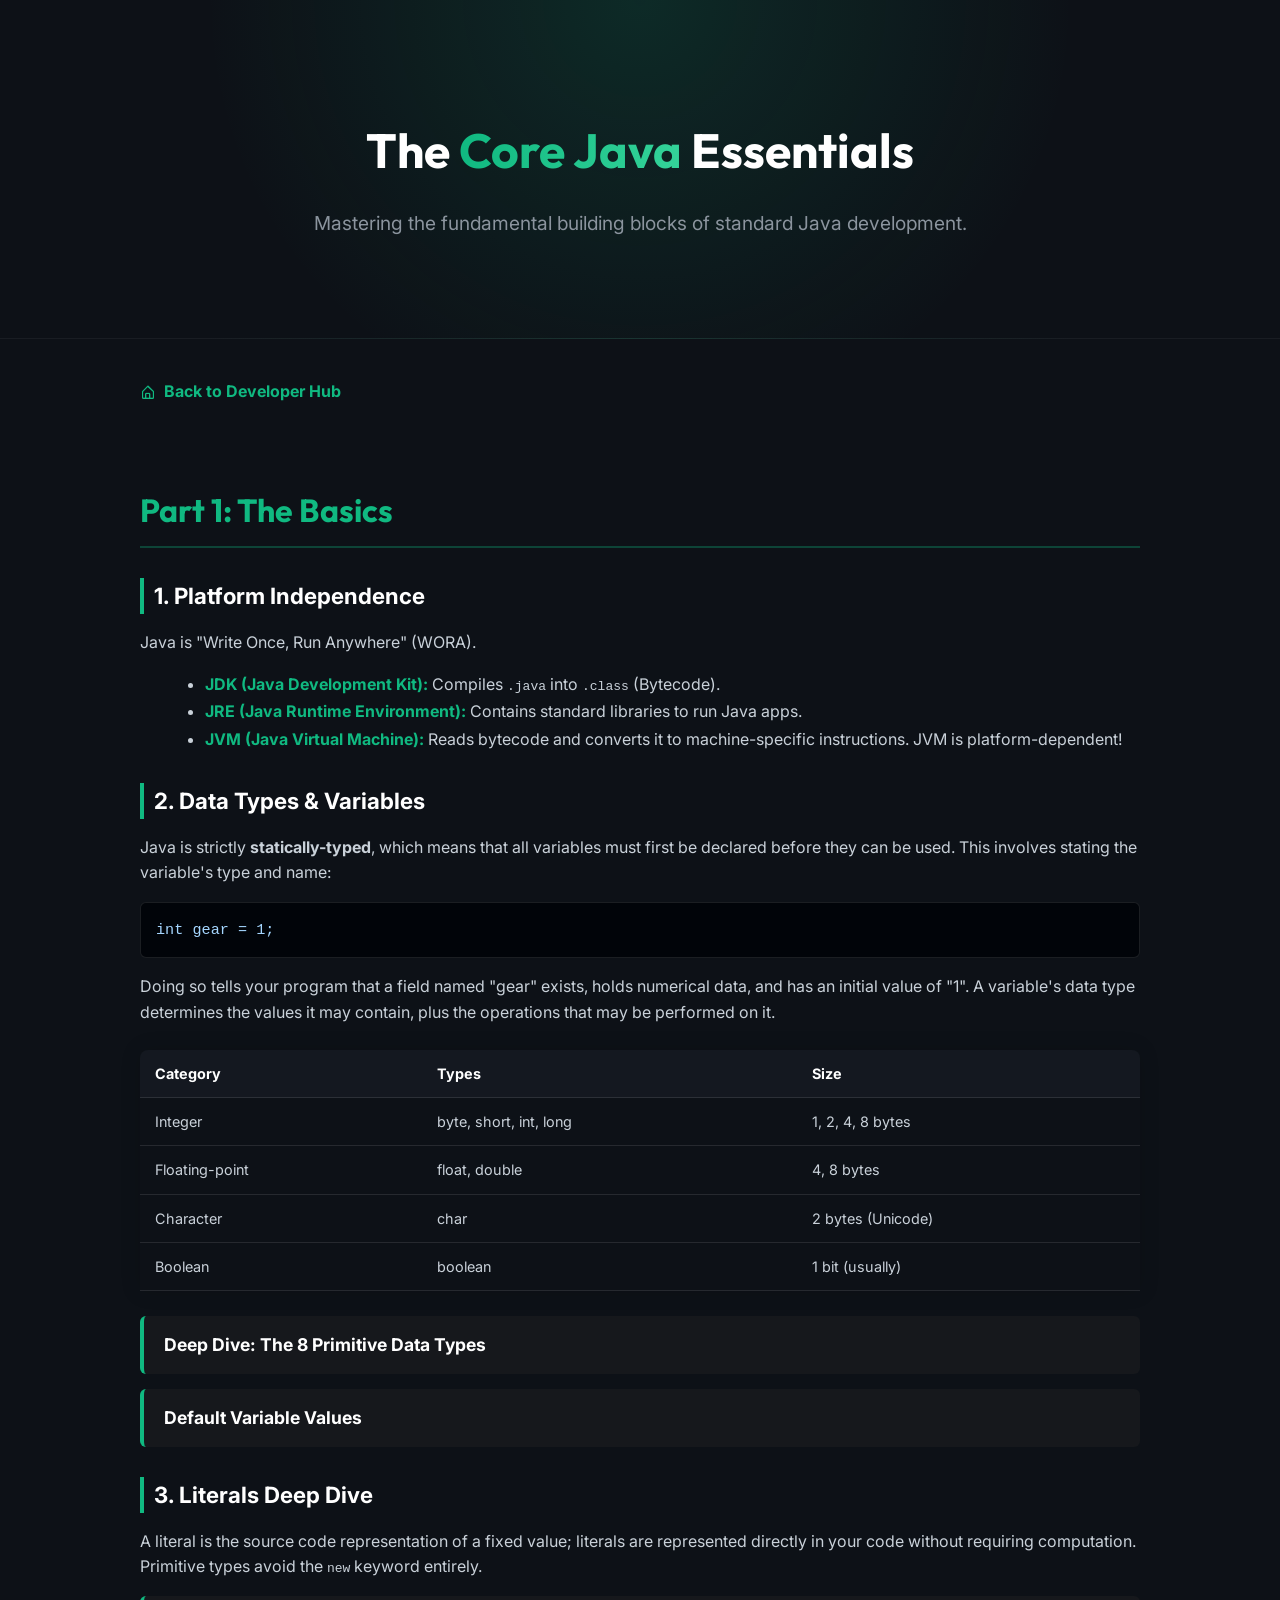
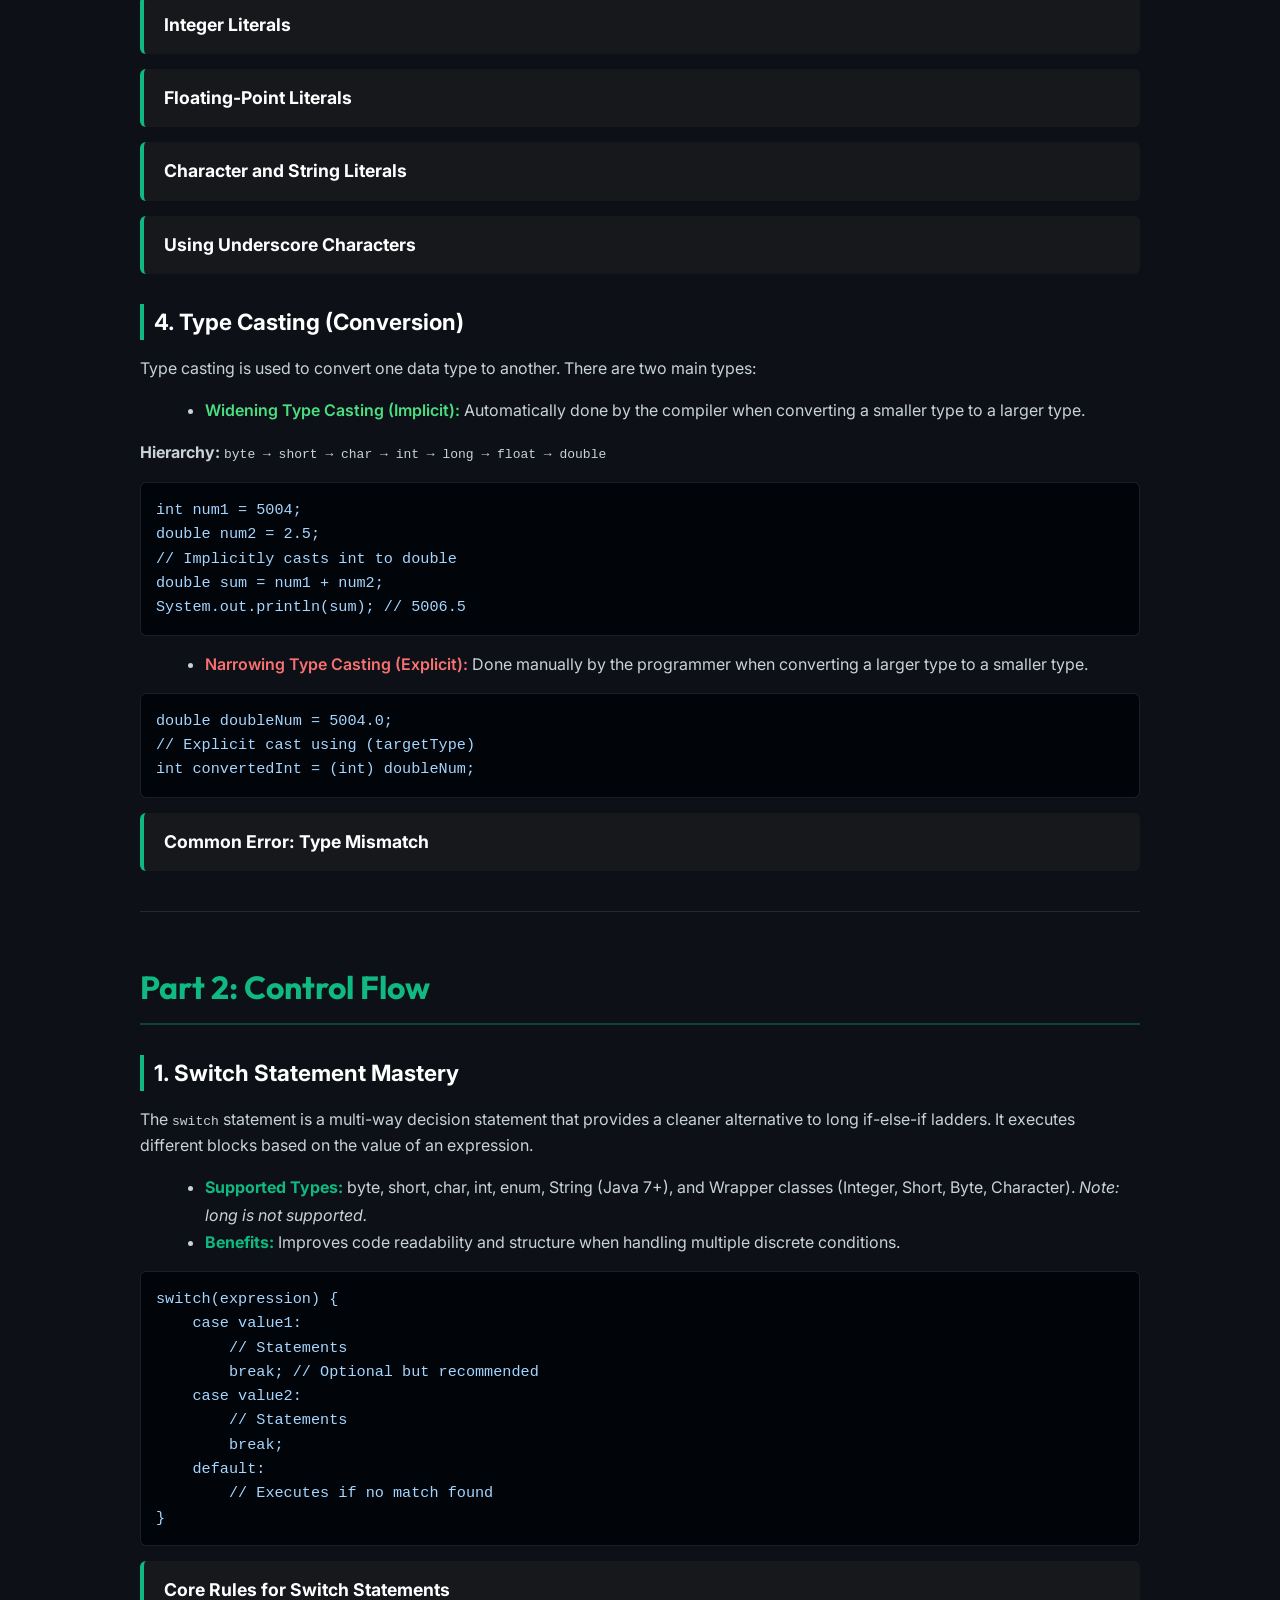
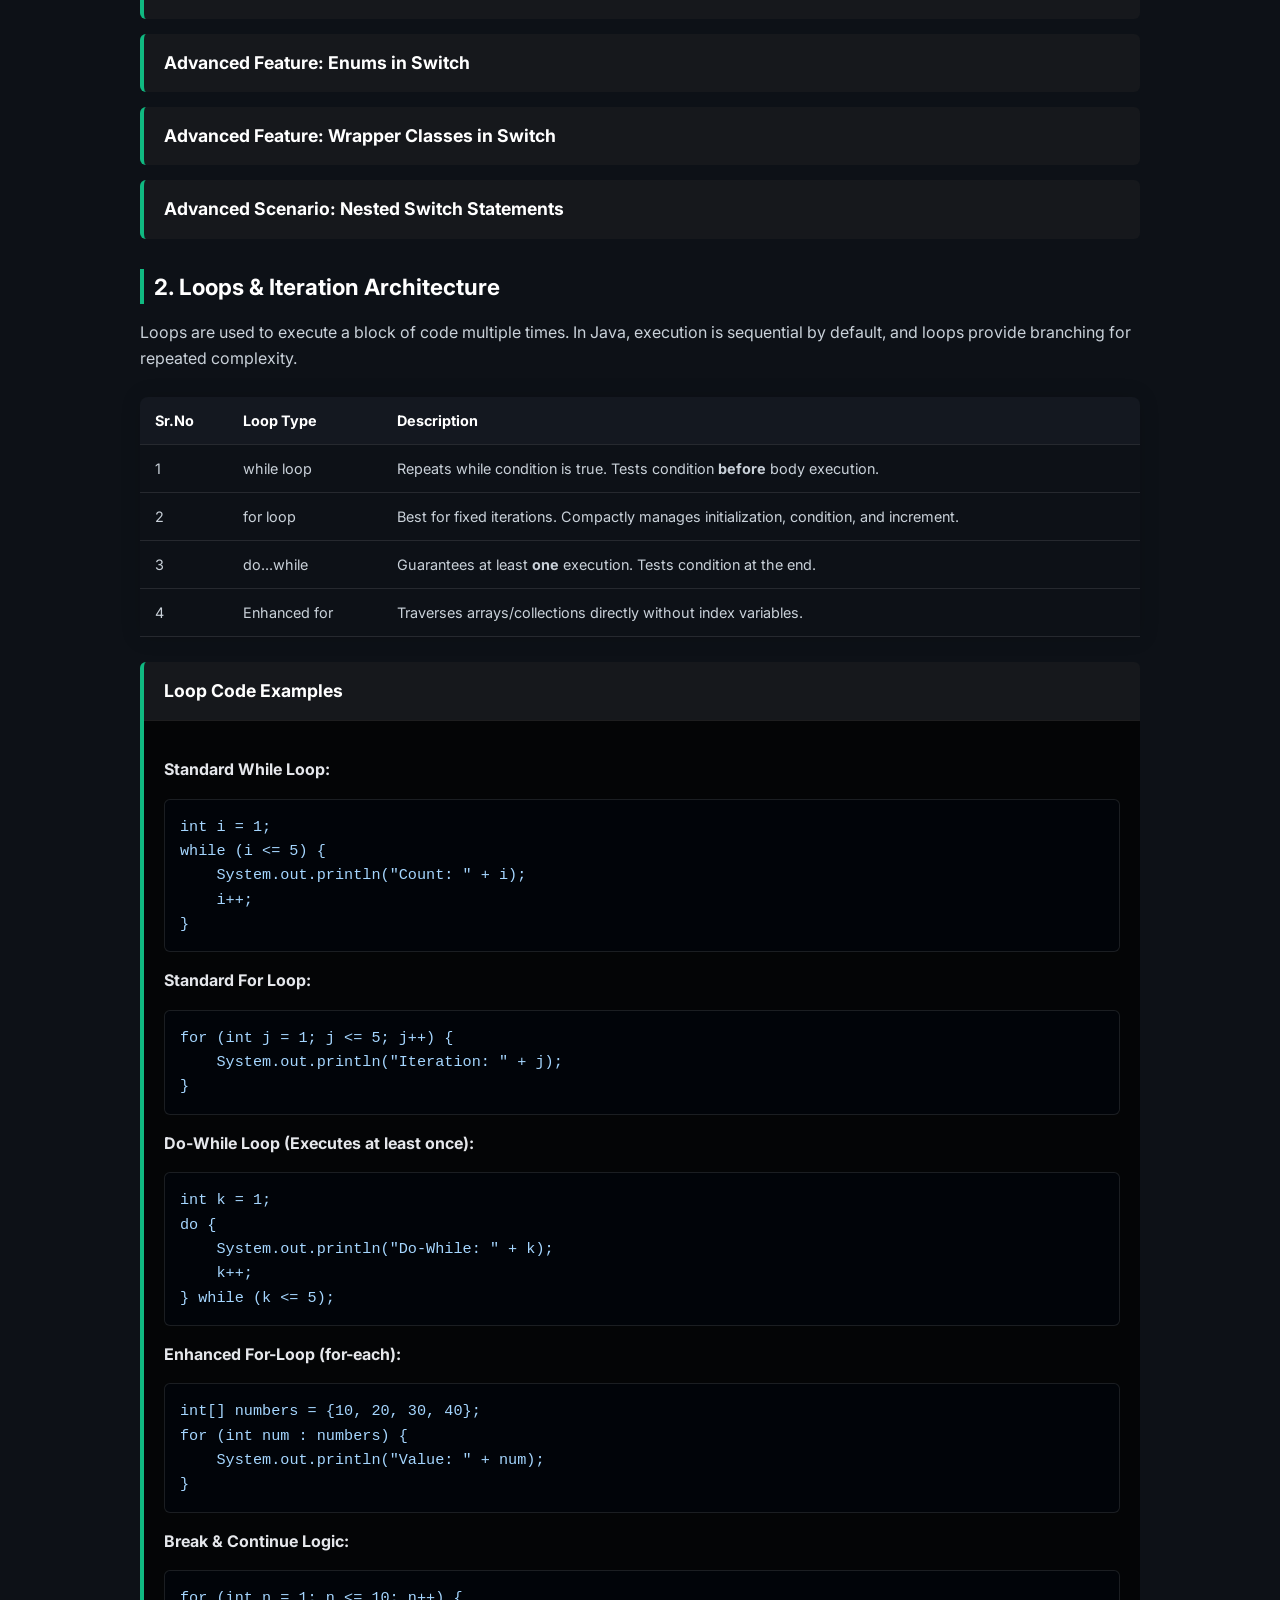
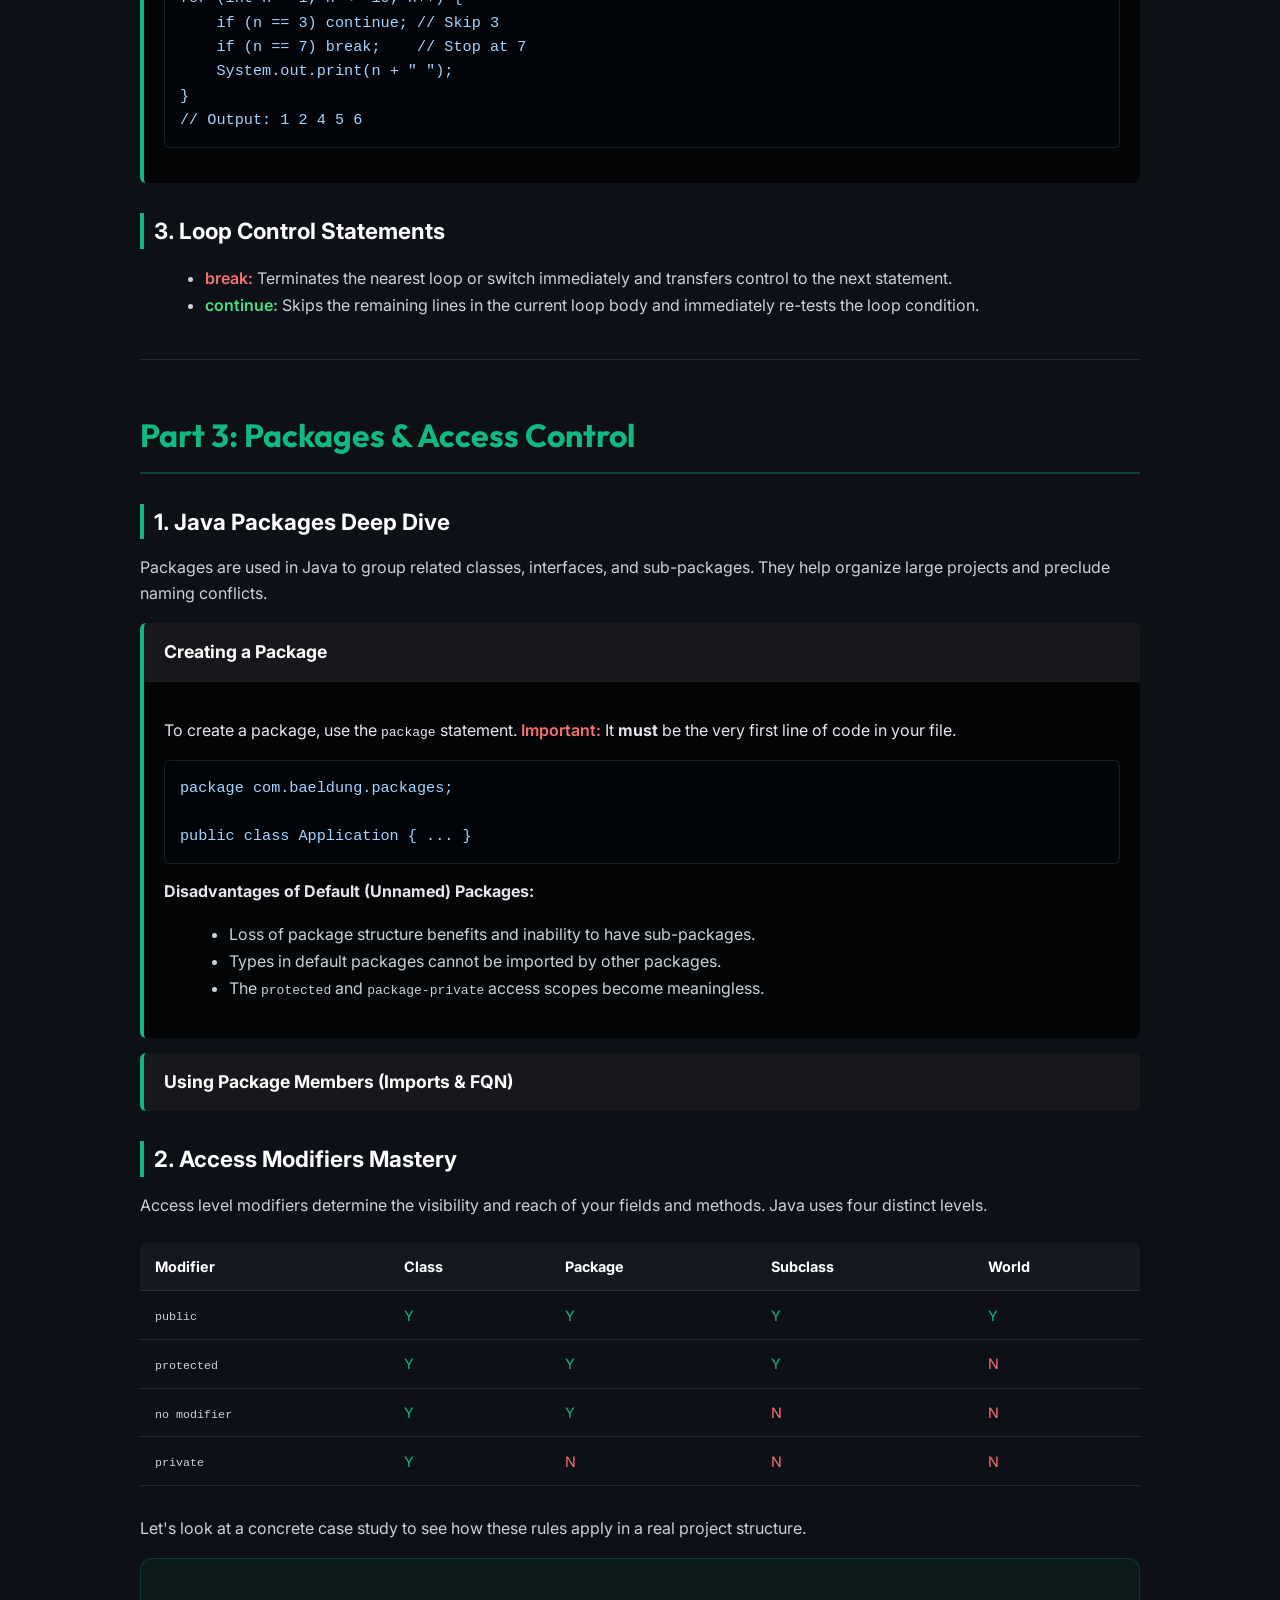
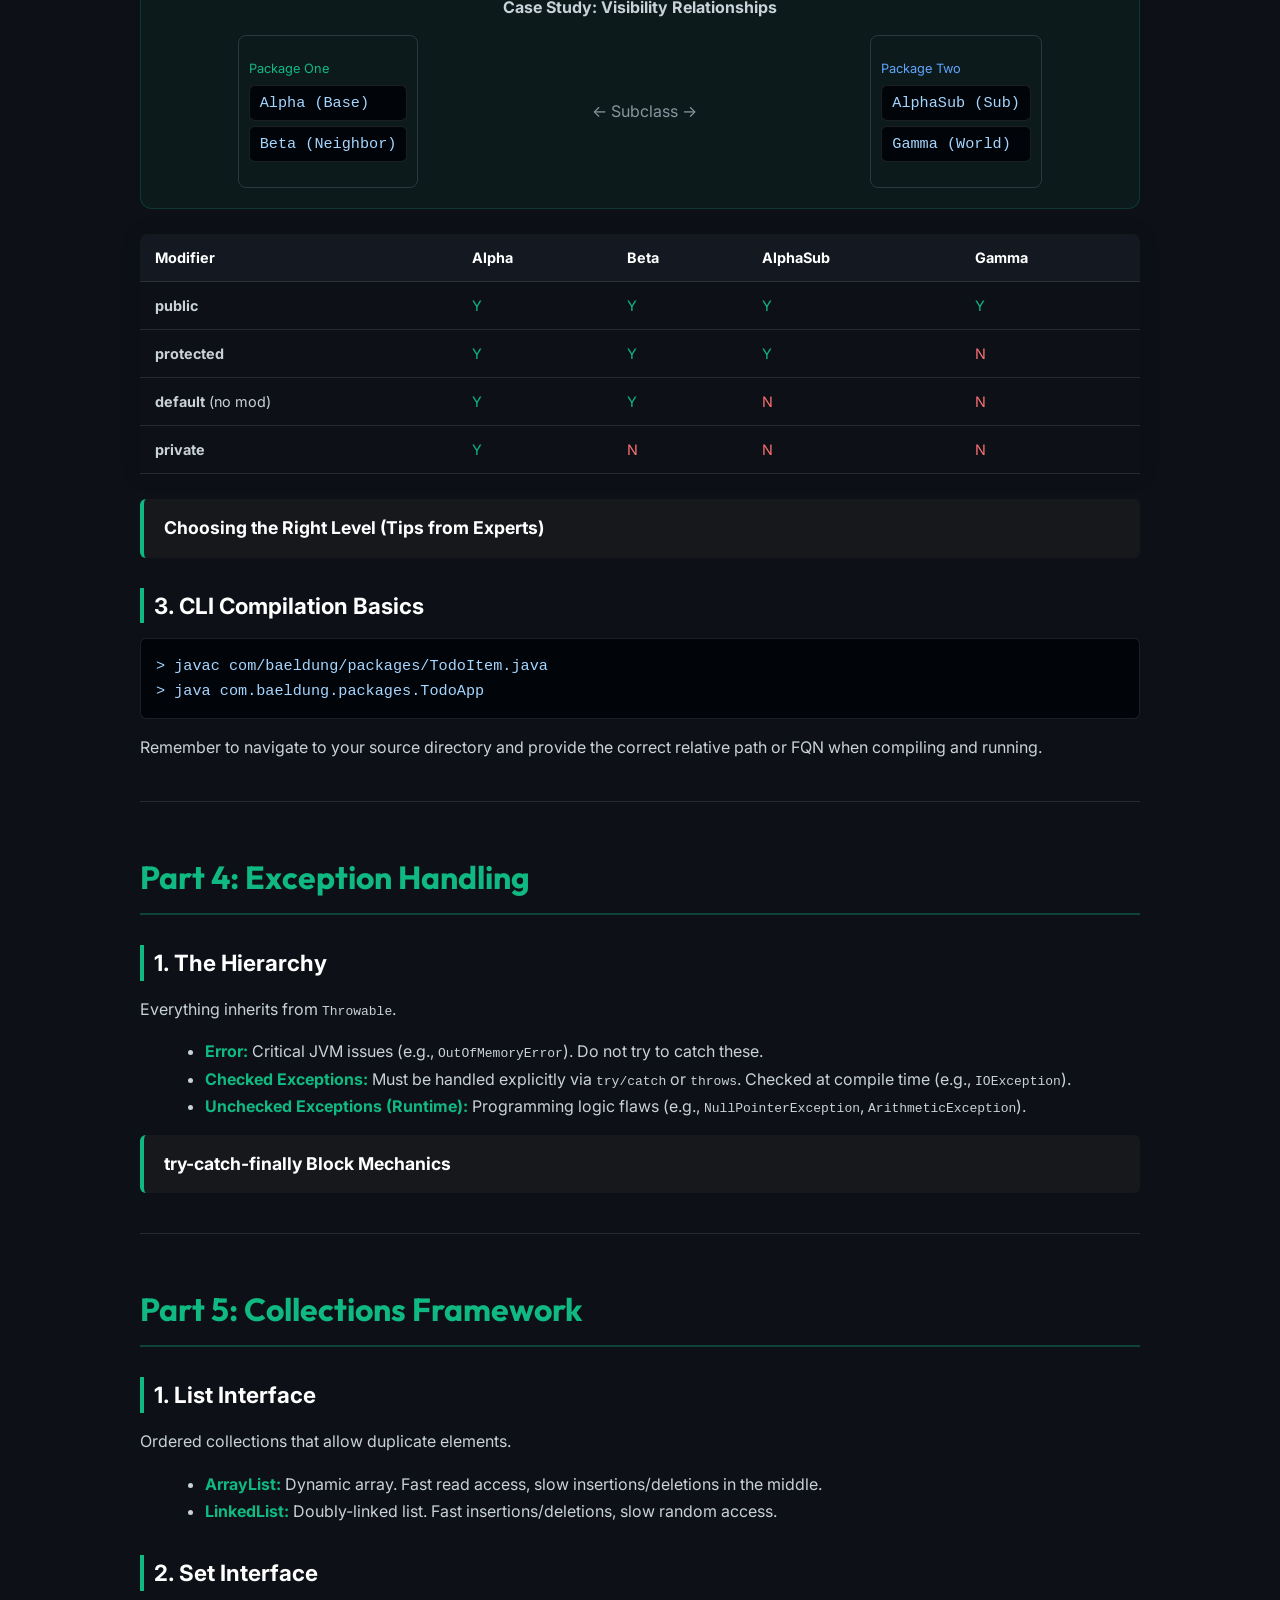
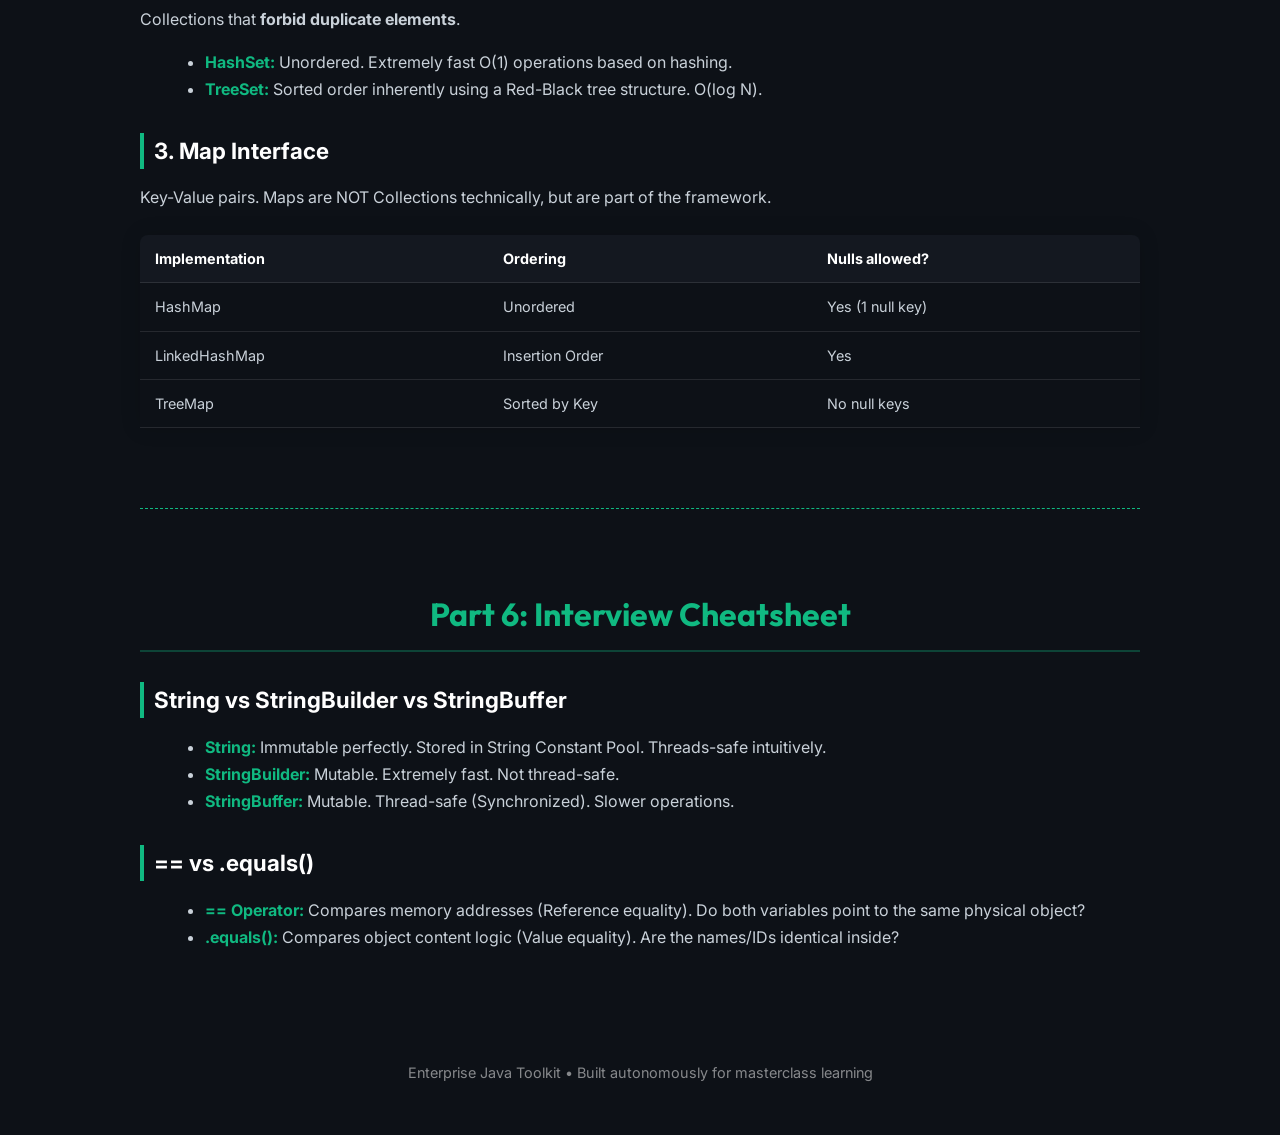
==== core-java-essentials/index.html @ 9f161509 "Refine Core Java Essentials: Comprehensive Control Flow (Switch/Loops) and Packages & Access Control" ====
<!DOCTYPE html>
<html lang="en">
<head>
    <meta charset="UTF-8">
    <meta name="viewport" content="width=device-width, initial-scale=1.0">
    <title>Core Java Essentials Masterclass</title>
    <link href="https://fonts.googleapis.com/css2?family=Inter:wght@300;400;600;800&family=Outfit:wght@400;700&display=swap" rel="stylesheet">
    <link href='https://unpkg.com/boxicons@2.1.4/css/boxicons.min.css' rel='stylesheet'>
    <style>
        :root {
            --accent-main: #10b981;
            --accent-sec: #059669;
        }
        body {
            font-family: 'Inter', sans-serif;
            background: #0d1117;
            color: #c9d1d9;
            margin: 0;
            padding: 0;
            line-height: 1.6;
            overflow-x: hidden;
        }
        .container {
            max-width: 1000px;
            margin: 0 auto;
            padding: 40px 20px;
        }
        .hero { background: radial-gradient(circle at top, rgba(16, 185, 129, 0.15), transparent 60%); padding: 80px 20px; text-align: center; border-bottom: 1px solid rgba(255,255,255,0.05); }
        .hero h1 { font-family: 'Outfit', sans-serif; font-size: 3rem; color: #fff; margin-bottom: 10px; }
        .hero h1 span { background: linear-gradient(90deg, #10b981, #34d399); -webkit-background-clip: text; background-clip: text; -webkit-text-fill-color: transparent; }
        .hero p { color: #8b949e; font-size: 1.2rem; }
        
        .nav-back { display: inline-flex; align-items: center; gap: 8px; color: var(--accent-main); text-decoration: none; font-weight: bold; margin-bottom: 30px; transition: 0.3s; }
        .nav-back:hover { color: #fff; }
        .color-safe { color: #4ade80 !important; font-weight: 600; }
        .color-danger { color: #f87171 !important; font-weight: 600; }
        .color-caution { color: #fbbf24 !important; font-weight: 600; }

        .section-header { font-size: 2rem; border-bottom: 2px solid rgba(16, 185, 129, 0.3); padding-bottom: 10px; margin-top: 50px; margin-bottom: 20px; color: var(--accent-main); font-family: 'Outfit', sans-serif;}
        .sub-header { color: #fff; font-size: 1.4rem; margin-top: 30px; margin-bottom: 15px; border-left: 4px solid var(--accent-main); padding-left: 10px;}
        
        .interactive-q { background: rgba(0,0,0,0.3); border-left: 4px solid var(--accent-main); margin-bottom: 15px; border-radius: 6px; overflow: hidden; }
        .interactive-q summary { padding: 15px 20px; cursor: pointer; font-weight: bold; font-size: 1.1rem; color: #fff; background: rgba(255,255,255,0.05); list-style: none; display: flex; justify-content: space-between; align-items: center;}
        .answer-box { padding: 20px; color: #e5e7eb; border-top: 1px solid rgba(255,255,255,0.1); background: rgba(0,0,0,0.6); line-height: 1.6;}
        
        ul.bullet-list { margin-left: 25px; margin-bottom: 15px; color: #c9d1d9; line-height: 1.7;}
        ul.bullet-list li strong { color: var(--accent-main); }
        .code-box { background: #010409; padding: 15px; border-radius: 6px; font-family: 'Courier New', monospace; color: #a5d6ff; margin: 15px 0; border: 1px solid rgba(255,255,255,0.1); white-space: pre-wrap; font-size: 0.95rem; }
        table.styled-table { width: 100%; border-collapse: collapse; margin: 25px 0; font-size: 0.9em; font-family: 'Inter', sans-serif; min-width: 400px; border-radius: 8px 8px 0 0; overflow: hidden; box-shadow: 0 0 20px rgba(0, 0, 0, 0.15); }
        table.styled-table thead tr { background-color: rgba(22, 27, 34, 0.8); color: #ffffff; text-align: left; }
        table.styled-table th, table.styled-table td { padding: 12px 15px; border-bottom: 1px solid rgba(255,255,255,0.1); }
    </style>
</head>
<body>
    <header class="hero">
        <h1>The <span class="highlight">Core Java</span> Essentials</h1>
        <p>Mastering the fundamental building blocks of standard Java development.</p>
    </header>

    <main class="container">
        <a href="../index.html" class="nav-back"><i class='bx bx-home-alt'></i> Back to Developer Hub</a>

        <h2 class="section-header">Part 1: The Basics</h2>
        
        <h3 class="sub-header">1. Platform Independence</h3>
        <p>Java is "Write Once, Run Anywhere" (WORA).</p>
        <ul class="bullet-list">
            <li><strong>JDK (Java Development Kit):</strong> Compiles <code>.java</code> into <code>.class</code> (Bytecode).</li>
            <li><strong>JRE (Java Runtime Environment):</strong> Contains standard libraries to run Java apps.</li>
            <li><strong>JVM (Java Virtual Machine):</strong> Reads bytecode and converts it to machine-specific instructions. JVM is platform-dependent!</li>
        </ul>

        <h3 class="sub-header">2. Data Types & Variables</h3>
        <p>Java is strictly <strong>statically-typed</strong>, which means that all variables must first be declared before they can be used. This involves stating the variable's type and name:</p>
        <div class="code-box">int gear = 1;</div>
        <p>Doing so tells your program that a field named "gear" exists, holds numerical data, and has an initial value of "1". A variable's data type determines the values it may contain, plus the operations that may be performed on it.</p>
        
        <table class="styled-table">
            <thead><tr><th>Category</th><th>Types</th><th>Size</th></tr></thead>
            <tbody>
            <tr><td>Integer</td><td>byte, short, int, long</td><td>1, 2, 4, 8 bytes</td></tr>
            <tr><td>Floating-point</td><td>float, double</td><td>4, 8 bytes</td></tr>
            <tr><td>Character</td><td>char</td><td>2 bytes (Unicode)</td></tr>
            <tr><td>Boolean</td><td>boolean</td><td>1 bit (usually)</td></tr>
            </tbody>
        </table>

        <!-- Primitives Deep Dive -->
        <details class="interactive-q">
            <summary>Deep Dive: The 8 Primitive Data Types</summary>
            <div class="answer-box">
                <ul class="bullet-list">
                    <li><strong>byte (8-bit signed)</strong>: Min -128, max 127. Useful for saving memory in large arrays. The limit can also serve as a form of documentation.</li>
                    <li><strong>short (16-bit signed)</strong>: Min -32,768, max 32,767. Useful for memory savings in large arrays.</li>
                    <li><strong>int (32-bit signed)</strong>: Min -2<sup>31</sup>, max 2<sup>31</sup>-1. In Java SE 8+, represent unsigned 32-bit int (0 to 2<sup>32</sup>-1) using the <strong>Integer class</strong> (methods like <code>compareUnsigned</code>, <code>divideUnsigned</code>).</li>
                    <li><strong>long (64-bit signed)</strong>: Min -2<sup>63</sup>, max 2<sup>63</sup>-1. Use when wider range is needed. SE 8+ supports unsigned 64-bit via <strong>Long class</strong>.</li>
                    <li><strong>float (32-bit IEEE 754)</strong>: Single-precision. Save memory in large arrays. <span class="color-danger">Never use for precise values like currency!</span> (Use <code>java.math.BigDecimal</code> instead).</li>
                    <li><strong>double (64-bit IEEE 754)</strong>: Double-precision. Default choice for decimal values. <span class="color-danger">Never use for precise values like currency!</span></li>
                    <li><strong>boolean</strong>: true or false. One bit of information, but "size" isn't precisely defined.</li>
                    <li><strong>char (16-bit Unicode)</strong>: Single character from '\u0000' (0) to '\uffff' (65,535).</li>
                </ul>
                <p><strong>Note on Strings:</strong> The <code>java.lang.String</code> class provides special support. String objects are <strong>immutable</strong> (values cannot be changed once created). While not a primitive, you'll often think of it as one due to special language support.</p>
            </div>
        </details>

        <!-- Default Values -->
        <details class="interactive-q">
            <summary>Default Variable Values</summary>
            <div class="answer-box">
                <p>Fields declared but not initialized are set to defaults. <span class="color-caution">Style Note:</span> Relying on defaults is generally considered bad programming style.</p>
                <table class="styled-table" style="margin-top: 15px;">
                    <thead><tr><th>Data Type</th><th>Default Value</th></tr></thead>
                    <tbody>
                    <tr><td>byte, short, int</td><td>0</td></tr>
                    <tr><td>long</td><td>0L</td></tr>
                    <tr><td>float</td><td>0.0f</td></tr>
                    <tr><td>double</td><td>0.0d</td></tr>
                    <tr><td>char</td><td>'\u0000'</td></tr>
                    <tr><td>String (or any object)</td><td>null</td></tr>
                    <tr><td>boolean</td><td>false</td></tr>
                    </tbody>
                </table>
                <p style="margin-top: 10px;"><span class="color-danger">Local Variables:</span> The compiler <strong>never</strong> assigns a default value to an uninitialized local variable. Accessing one results in a <strong>compile-time error</strong>.</p>
            </div>
        </details>

        <h3 class="sub-header">3. Literals Deep Dive</h3>
        <p>A literal is the source code representation of a fixed value; literals are represented directly in your code without requiring computation. Primitive types avoid the <code>new</code> keyword entirely.</p>

        <details class="interactive-q">
            <summary>Integer Literals</summary>
            <div class="answer-box">
                <p>An integer literal is of type <code>long</code> if it ends with the letter <code>L</code> or <code>l</code>; otherwise it is of type <code>int</code>. <span class="color-caution">Recommendation:</span> Use the upper case letter <code>L</code> because the lower case letter <code>l</code> is hard to distinguish from the digit <code>1</code>.</p>
                <p>Values of the integral types byte, short, int, and long can be created from int literals. Values of type long that exceed the range of int can be created from long literals. Integer literals can be expressed by these number systems:</p>
                <ul class="bullet-list" style="margin-top: 10px;">
                    <li><strong>Decimal (Base 10):</strong> Standard digits 0-9.</li>
                    <li><strong>Hexadecimal (Base 16):</strong> Digits 0-9 and A-F. Prefix <code>0x</code>.</li>
                    <li><strong>Binary (Base 2):</strong> Digits 0 and 1. Prefix <code>0b</code>.</li>
                </ul>
                <div class="code-box">// The number 26
int decVal = 26;   // Decimal
int hexVal = 0x1a; // Hexadecimal
int binVal = 0b11010; // Binary</div>
            </div>
        </details>

        <details class="interactive-q">
            <summary>Floating-Point Literals</summary>
            <div class="answer-box">
                <p>A floating-point literal is of type <code>float</code> if it ends with the letter <code>F</code> or <code>f</code>; otherwise its type is <code>double</code> (optionally ends with <code>D</code> or <code>d</code>).</p>
                <p>Floating point types can also be expressed using <code>E</code> or <code>e</code> for scientific notation.</p>
                <div class="code-box">double d1 = 123.4;
double d2 = 1.234e2; // Same as d1, but in scientific notation
float f1  = 123.4f;</div>
            </div>
        </details>

        <details class="interactive-q">
            <summary>Character and String Literals</summary>
            <div class="answer-box">
                <p>Literals of types <code>char</code> and <code>String</code> may contain any Unicode (UTF-16) characters. Use 'single quotes' for char and "double quotes" for String.</p>
                <p><strong>Unicode Escapes:</strong> <code>'\u0108'</code> (capital C with circumflex) or <code>"S\u00ED Se\u00F1or"</code> (Sí Señor). <span class="color-safe">Note:</span> Unicode escape sequences may be used elsewhere in a program (such as in field names), not just in literals.</p>
                <p><strong>Special Escape Sequences:</strong></p>
                <ul class="bullet-list">
                    <li><code>\b</code> (backspace), <code>\t</code> (tab), <code>\n</code> (line feed)</li>
                    <li><code>\f</code> (form feed), <code>\r</code> (carriage return)</li>
                    <li><code>\"</code> (double quote), <code>\'</code> (single quote), <code>\\</code> (backslash)</li>
                </ul>
                <p><strong>Special Literals:</strong></p>
                <ul class="bullet-list">
                    <li><code>null</code>: A special literal used as a value for any reference type. It indicates that some object is unavailable.</li>
                    <li><code>class literal</code>: Formed by taking a type name and appending <code>.class</code> (e.g., <code>String.class</code>). This refers to the Object (of type Class) that represents the type itself.</li>
                </ul>
            </div>
        </details>

        <details class="interactive-q">
            <summary>Using Underscore Characters</summary>
            <div class="answer-box">
                <p>In Java 7+, underscores (<code>_</code>) can appear between digits to separate groups (like commas) and improve readability. This is purely visual and ignored by the compiler.</p>
                <div class="code-box">long creditCardNumber = 1234_5678_9012_3456L;
long socialSecurityNumber = 999_99_9999L;
float pi = 3.14_15F;
long hexBytes = 0xFF_EC_DE_5E;
long hexWords = 0xCAFE_BABE;
long maxLong = 0x7fff_ffff_ffff_ffffL;
byte nybbles = 0b0010_0101;
long bytes = 0b11010010_01101001_10010100_10010010;</div>
                <p style="margin-top: 10px; color: #f87171;"><strong>Invalid Placement Examples:</strong></p>
                <ul class="bullet-list" style="font-family: monospace; font-size: 0.9rem;">
                    <li>float pi1 = 3_.1415F; <span style="color: #8b949e;">// Adjacent to decimal point</span></li>
                    <li>float pi2 = 3._1415F; <span style="color: #8b949e;">// Adjacent to decimal point</span></li>
                    <li>long ssn = 999_99_9999_L; <span style="color: #8b949e;">// Prior to L suffix</span></li>
                    <li>int x = 52_; <span style="color: #8b949e;">// At the end of a literal</span></li>
                    <li>int x = 0_x52; <span style="color: #8b949e;">// In the 0x radix prefix</span></li>
                </ul>
                <p style="margin-top: 10px; color: #4ade80;"><strong>Valid Placement Examples:</strong></p>
                <div class="code-box">int x1 = 5_2;       // OK
int x3 = 5_______2; // OK (any number of underscores)
int x6 = 0x5_2;     // OK (hexadecimal literal)</div>
            </div>
        </details>

        <h3 class="sub-header">4. Type Casting (Conversion)</h3>
        <p>Type casting is used to convert one data type to another. There are two main types:</p>

        <ul class="bullet-list">
            <li><strong class="color-safe">Widening Type Casting (Implicit):</strong> Automatically done by the compiler when converting a smaller type to a larger type.</li>
        </ul>
        <p><strong>Hierarchy:</strong> <code>byte &rarr; short &rarr; char &rarr; int &rarr; long &rarr; float &rarr; double</code></p>
        <div class="code-box">int num1 = 5004;
double num2 = 2.5;
// Implicitly casts int to double
double sum = num1 + num2; 
System.out.println(sum); // 5006.5</div>

        <ul class="bullet-list" style="margin-top: 15px;">
            <li><strong class="color-danger">Narrowing Type Casting (Explicit):</strong> Done manually by the programmer when converting a larger type to a smaller type.</li>
        </ul>
        <div class="code-box">double doubleNum = 5004.0;
// Explicit cast using (targetType)
int convertedInt = (int) doubleNum;</div>

        <details class="interactive-q">
            <summary>Common Error: Type Mismatch</summary>
            <div class="answer-box">
                <p>A compilation error occurs if you try to assign a larger data type to a smaller one without explicit casting.</p>
                <div class="code-box">int num1 = 5004;
double num2 = 2.5;
int sum = num1 + num2; // Error: cannot convert from double to int</div>
            </div>
        </details>

        <hr style="border:0; border-top:1px solid rgba(255,255,255,0.1); margin: 40px 0;">

        <h2 class="section-header">Part 2: Control Flow</h2>

        <h3 class="sub-header">1. Switch Statement Mastery</h3>
        <p>The <code>switch</code> statement is a multi-way decision statement that provides a cleaner alternative to long if-else-if ladders. It executes different blocks based on the value of an expression.</p>
        <ul class="bullet-list">
            <li><strong>Supported Types:</strong> byte, short, char, int, enum, String (Java 7+), and Wrapper classes (Integer, Short, Byte, Character). <em>Note: long is not supported.</em></li>
            <li><strong>Benefits:</strong> Improves code readability and structure when handling multiple discrete conditions.</li>
        </ul>

        <div class="code-box">switch(expression) {
    case value1:
        // Statements
        break; // Optional but recommended
    case value2:
        // Statements
        break;
    default:
        // Executes if no match found
}</div>

        <details class="interactive-q">
            <summary>Core Rules for Switch Statements</summary>
            <div class="answer-box">
                <ul class="bullet-list">
                    <li><strong>Constants Only:</strong> Case labels must be constant expressions or literals. Use of variables is <span class="color-danger">Illegal</span>.</li>
                    <li><strong>No Duplicates:</strong> Duplicate case values are strictly prohibited.</li>
                    <li><strong>Fall-through:</strong> Java switch is a "fall-through" statement. If <code>break</code> is omitted, execution continues into the next case automatically.</li>
                    <li><strong>Default Case:</strong> Optional, but executes if no other case matches. It can appear anywhere but is best kept at the end.</li>
                </ul>
            </div>
        </details>

        <details class="interactive-q">
            <summary>Advanced Feature: Enums in Switch</summary>
            <div class="answer-box">
                <p><strong>Enums</strong> represent a fixed set of constants (e.g., Days of the week, HTTP status codes). Using them in switch statements provides <strong>superior type safety</strong> and readability compared to integers or strings.</p>
                <div class="code-box">public enum Day { Sun, Mon, Tue, Wed, Thu, Fri, Sat }

// Switch handles enum constants directly
switch (day) {
    case Sun: System.out.println("Rest day!"); break;
    case Mon: System.out.println("Back to work."); break;
}</div>
                <ul class="bullet-list">
                    <li><strong>Type Safety:</strong> You cannot pass an invalid value into the switch; only values defined in the Enum are allowed.</li>
                    <li><strong>Iteration:</strong> You can combine enums with loops (e.g., <code>Day.values()</code>) to iterate through all constants and process them via switch.</li>
                </ul>
            </div>
        </details>

        <details class="interactive-q">
            <summary>Advanced Feature: Wrapper Classes in Switch</summary>
            <div class="answer-box">
                <p>Java allows the use of **Wrapper classes** (<code>Integer</code>, <code>Short</code>, <code>Byte</code>, <code>Long</code>, and <code>Character</code>) in switch statements. This is possible due to <strong>Autounboxing</strong>, where the JVM extracts the primitive value automatically.</p>
                <div class="code-box">Integer age = 25; // Wrapper class object

switch (age) { 
    case 25:
        System.out.println("Matching primitive 25.");
        break;
    default:
        System.out.println("No match.");
}</div>
                <p><strong>Character Wrapper Example:</strong></p>
                <div class="code-box">Character ch = 'c';
switch (ch) {
    case 'a': System.out.println("Match 'a'"); break;
    case 'c': System.out.println("Match 'c'"); break;
}</div>
                <p><span class="color-caution">Internal Logic:</span> Regardless of placement, the <code>default</code> case only executes if no other conditions match. The wrapper object is unboxed to its primitive counterpart before comparison.</p>
            </div>
        </details>

        <details class="interactive-q">
            <summary>Advanced Scenario: Nested Switch Statements</summary>
            <div class="answer-box">
                <p>You can use a switch as part of the statement sequence of an outer switch. Since a switch statement defines its own block, no conflicts arise between the case constants in the inner and outer switches.</p>
                <div class="code-box">switch (year) {
    case 1: System.out.println("Freshman Basics"); break;
    case 2:
        switch (Branch) { // Nested Switch
            case "CSE": System.out.println("Machine Learning"); break;
            case "ECE": System.out.println("Antenna Eng."); break;
        }
        break;
}</div>
            </div>
        </details>

        <h3 class="sub-header">2. Loops & Iteration Architecture</h3>
        <p>Loops are used to execute a block of code multiple times. In Java, execution is sequential by default, and loops provide branching for repeated complexity.</p>
        
        <table class="styled-table">
            <thead><tr><th>Sr.No</th><th>Loop Type</th><th>Description</th></tr></thead>
            <tbody>
            <tr><td>1</td><td>while loop</td><td>Repeats while condition is true. Tests condition <strong>before</strong> body execution.</td></tr>
            <tr><td>2</td><td>for loop</td><td>Best for fixed iterations. Compactly manages initialization, condition, and increment.</td></tr>
            <tr><td>3</td><td>do...while</td><td>Guarantees at least <strong>one</strong> execution. Tests condition at the end.</td></tr>
            <tr><td>4</td><td>Enhanced for</td><td>Traverses arrays/collections directly without index variables.</td></tr>
            </tbody>
        </table>

        <!-- Loop Examples Deep Dive -->
        <details class="interactive-q" open>
            <summary>Loop Code Examples</summary>
            <div class="answer-box">
                <p><strong>Standard While Loop:</strong></p>
                <div class="code-box">int i = 1;
while (i <= 5) {
    System.out.println("Count: " + i);
    i++;
}</div>
                <p><strong>Standard For Loop:</strong></p>
                <div class="code-box">for (int j = 1; j <= 5; j++) {
    System.out.println("Iteration: " + j);
}</div>
                <p><strong>Do-While Loop (Executes at least once):</strong></p>
                <div class="code-box">int k = 1;
do {
    System.out.println("Do-While: " + k);
    k++;
} while (k <= 5);</div>
                <p><strong>Enhanced For-Loop (for-each):</strong></p>
                <div class="code-box">int[] numbers = {10, 20, 30, 40};
for (int num : numbers) {
    System.out.println("Value: " + num);
}</div>
                <p><strong>Break & Continue Logic:</strong></p>
                <div class="code-box">for (int n = 1; n <= 10; n++) {
    if (n == 3) continue; // Skip 3
    if (n == 7) break;    // Stop at 7
    System.out.print(n + " ");
}
// Output: 1 2 4 5 6 </div>
            </div>
        </details>
            </div>
        </details>

        <h3 class="sub-header">3. Loop Control Statements</h3>
        <ul class="bullet-list">
            <li><strong class="color-danger">break:</strong> Terminates the nearest loop or switch immediately and transfers control to the next statement.</li>
            <li><strong class="color-safe">continue:</strong> Skips the remaining lines in the current loop body and immediately re-tests the loop condition.</li>
        </ul>

        <hr style="border:0; border-top:1px solid rgba(255,255,255,0.1); margin: 40px 0;">

        <h2 class="section-header">Part 3: Packages & Access Control</h2>

        <h3 class="sub-header">1. Java Packages Deep Dive</h3>
        <p>Packages are used in Java to group related classes, interfaces, and sub-packages. They help organize large projects and preclude naming conflicts.</p>
        
        <details class="interactive-q" open>
            <summary>Creating a Package</summary>
            <div class="answer-box">
                <p>To create a package, use the <code>package</code> statement. <span class="color-danger">Important:</span> It <strong>must</strong> be the very first line of code in your file.</p>
                <div class="code-box">package com.baeldung.packages;

public class Application { ... }</div>
                <p style="margin-top: 10px;"><strong>Disadvantages of Default (Unnamed) Packages:</strong></p>
                <ul class="bullet-list">
                    <li>Loss of package structure benefits and inability to have sub-packages.</li>
                    <li>Types in default packages cannot be imported by other packages.</li>
                    <li>The <code>protected</code> and <code>package-private</code> access scopes become meaningless.</li>
                </ul>
            </div>
        </details>

        <details class="interactive-q">
            <summary>Using Package Members (Imports & FQN)</summary>
            <div class="answer-box">
                <p>To use a class like <code>TodoItem</code> from another package, you must import it. If names conflict, use a <strong>Fully Qualified Name (FQN)</strong>.</p>
                <p><strong>Sub-package Import:</strong></p>
                <div class="code-box">package com.baeldung.packages;
import com.baeldung.packages.domain.TodoItem; // Single import
import com.baeldung.packages.domain.*;        // Wildcard import</div>
                <p><strong>FQN Usage (Conflict Resolution):</strong></p>
                <div class="code-box">public class TodoList {
    // FQN required if another TodoItem exists elsewhere or during direct access
    private List&lt;com.baeldung.packages.domain.TodoItem&gt; todoItems;
}</div>
            </div>
        </details>

        <h3 class="sub-header">2. Access Modifiers Mastery</h3>
        <p>Access level modifiers determine the visibility and reach of your fields and methods. Java uses four distinct levels.</p>

        <!-- General Access Levels Matrix (Screenshot Request) -->
        <table class="styled-table">
            <thead>
                <tr>
                    <th>Modifier</th>
                    <th>Class</th>
                    <th>Package</th>
                    <th>Subclass</th>
                    <th>World</th>
                </tr>
            </thead>
            <tbody>
                <tr>
                    <td><code>public</code></td>
                    <td style="color: #10b981;">Y</td>
                    <td style="color: #10b981;">Y</td>
                    <td style="color: #10b981;">Y</td>
                    <td style="color: #10b981;">Y</td>
                </tr>
                <tr>
                    <td><code>protected</code></td>
                    <td style="color: #10b981;">Y</td>
                    <td style="color: #10b981;">Y</td>
                    <td style="color: #10b981;">Y</td>
                    <td style="color: #f87171;">N</td>
                </tr>
                <tr>
                    <td><code>no modifier</code></td>
                    <td style="color: #10b981;">Y</td>
                    <td style="color: #10b981;">Y</td>
                    <td style="color: #f87171;">N</td>
                    <td style="color: #f87171;">N</td>
                </tr>
                <tr>
                    <td><code>private</code></td>
                    <td style="color: #10b981;">Y</td>
                    <td style="color: #f87171;">N</td>
                    <td style="color: #f87171;">N</td>
                    <td style="color: #f87171;">N</td>
                </tr>
            </tbody>
        </table>

        <p style="margin-top: 30px;">Let's look at a concrete case study to see how these rules apply in a real project structure.</p>

        <!-- Visibility Diagram Replacement -->
        <div style="background: rgba(16, 185, 129, 0.05); padding: 20px; border-radius: 12px; border: 1px solid rgba(16, 185, 129, 0.2); margin-bottom: 20px;">
            <p style="text-align: center; font-weight: bold; margin-bottom: 15px;">Case Study: Visibility Relationships</p>
            <div style="display: flex; justify-content: space-around; gap: 20px; flex-wrap: wrap;">
                <div style="border: 1px solid #30363d; padding: 10px; border-radius: 8px; min-width: 150px;">
                    <p style="color: var(--accent-main); font-size: 0.8rem; margin-bottom: 5px;">Package One</p>
                    <div class="code-box" style="margin: 0; padding: 5px 10px;">Alpha (Base)</div>
                    <div class="code-box" style="margin-top: 5px; padding: 5px 10px;">Beta (Neighbor)</div>
                </div>
                <div style="display: flex; align-items: center; color: #8b949e;">&larr; Subclass &rarr;</div>
                <div style="border: 1px solid #30363d; padding: 10px; border-radius: 8px; min-width: 150px;">
                    <p style="color: #60a5fa; font-size: 0.8rem; margin-bottom: 5px;">Package Two</p>
                    <div class="code-box" style="margin: 0; padding: 5px 10px;">AlphaSub (Sub)</div>
                    <div class="code-box" style="margin-top: 5px; padding: 5px 10px;">Gamma (World)</div>
                </div>
            </div>
        </div>

        <table class="styled-table access-matrix">
            <thead>
                <tr>
                    <th>Modifier</th>
                    <th>Alpha</th>
                    <th>Beta</th>
                    <th>AlphaSub</th>
                    <th>Gamma</th>
                </tr>
            </thead>
            <tbody>
                <tr>
                    <td><strong>public</strong></td>
                    <td style="color: #10b981;">Y</td>
                    <td style="color: #10b981;">Y</td>
                    <td style="color: #10b981;">Y</td>
                    <td style="color: #10b981;">Y</td>
                </tr>
                <tr>
                    <td><strong>protected</strong></td>
                    <td style="color: #10b981;">Y</td>
                    <td style="color: #10b981;">Y</td>
                    <td style="color: #10b981;">Y</td>
                    <td style="color: #f87171;">N</td>
                </tr>
                <tr>
                    <td><strong>default</strong> (no mod)</td>
                    <td style="color: #10b981;">Y</td>
                    <td style="color: #10b981;">Y</td>
                    <td style="color: #f87171;">N</td>
                    <td style="color: #f87171;">N</td>
                </tr>
                <tr>
                    <td><strong>private</strong></td>
                    <td style="color: #10b981;">Y</td>
                    <td style="color: #f87171;">N</td>
                    <td style="color: #f87171;">N</td>
                    <td style="color: #f87171;">N</td>
                </tr>
            </tbody>
        </table>

        <details class="interactive-q">
            <summary>Choosing the Right Level (Tips from Experts)</summary>
            <div class="answer-box">
                <ul class="bullet-list">
                    <li><strong>Restriction First:</strong> Use the most restrictive access level that makes sense. Start with <code>private</code> and expand only with good reason.</li>
                    <li><strong>Avoid Public Fields:</strong> Except for constants, public fields (like <code>public String name</code>) are strongly discouraged. They link you to a particular implementation and limit your flexibility.</li>
                    <li><strong>Error Prevention:</strong> Choosing correct access levels ensures that errors from misuse by other programmers cannot happen.</li>
                </ul>
            </div>
        </details>

        <h3 class="sub-header">3. CLI Compilation Basics</h3>
        <div class="code-box">> javac com/baeldung/packages/TodoItem.java
> java com.baeldung.packages.TodoApp</div>
        <p>Remember to navigate to your source directory and provide the correct relative path or FQN when compiling and running.</p>

        <hr style="border:0; border-top:1px solid rgba(255,255,255,0.1); margin: 40px 0;">

        <h2 class="section-header">Part 4: Exception Handling</h2>

        <h3 class="sub-header">1. The Hierarchy</h3>
        <p>Everything inherits from <code>Throwable</code>.</p>
        <ul class="bullet-list">
            <li><strong>Error:</strong> Critical JVM issues (e.g., <code>OutOfMemoryError</code>). Do not try to catch these.</li>
            <li><strong>Checked Exceptions:</strong> Must be handled explicitly via <code>try/catch</code> or <code>throws</code>. Checked at compile time (e.g., <code>IOException</code>).</li>
            <li><strong>Unchecked Exceptions (Runtime):</strong> Programming logic flaws (e.g., <code>NullPointerException</code>, <code>ArithmeticException</code>).</li>
        </ul>

        <details class="interactive-q">
            <summary>try-catch-finally Block Mechanics</summary>
            <div class="answer-box">
                <ul class="bullet-list">
                    <li><strong>try:</strong> Code that might throw an exception.</li>
                    <li><strong>catch:</strong> Handles the specific exception. You can chain multiple catches.</li>
                    <li><strong>finally:</strong> Code that <strong>always</strong> executes whether an exception occurs or not. Primarily used to close resources.</li>
                </ul>
            </div>
        </details>

        <hr style="border:0; border-top:1px solid rgba(255,255,255,0.1); margin: 40px 0;">

        <h2 class="section-header">Part 5: Collections Framework</h2>
        
        <h3 class="sub-header">1. List Interface</h3>
        <p>Ordered collections that allow duplicate elements.</p>
        <ul class="bullet-list">
            <li><strong>ArrayList:</strong> Dynamic array. Fast read access, slow insertions/deletions in the middle.</li>
            <li><strong>LinkedList:</strong> Doubly-linked list. Fast insertions/deletions, slow random access.</li>
        </ul>

        <h3 class="sub-header">2. Set Interface</h3>
        <p>Collections that <strong>forbid duplicate elements</strong>.</p>
        <ul class="bullet-list">
            <li><strong>HashSet:</strong> Unordered. Extremely fast O(1) operations based on hashing.</li>
            <li><strong>TreeSet:</strong> Sorted order inherently using a Red-Black tree structure. O(log N).</li>
        </ul>

        <h3 class="sub-header">3. Map Interface</h3>
        <p>Key-Value pairs. Maps are NOT Collections technically, but are part of the framework.</p>
        <table class="styled-table">
            <thead><tr><th>Implementation</th><th>Ordering</th><th>Nulls allowed?</th></tr></thead>
            <tbody>
            <tr><td>HashMap</td><td>Unordered</td><td>Yes (1 null key)</td></tr>
            <tr><td>LinkedHashMap</td><td>Insertion Order</td><td>Yes</td></tr>
            <tr><td>TreeMap</td><td>Sorted by Key</td><td>No null keys</td></tr>
            </tbody>
        </table>

        <hr style="border:0; border-top:1px dashed #10b981; margin: 80px 0;">

        <h2 class="section-header" style="text-align: center;">Part 6: Interview Cheatsheet</h2>

        <h3 class="sub-header">String vs StringBuilder vs StringBuffer</h3>
        <ul class="bullet-list">
            <li><strong>String:</strong> Immutable perfectly. Stored in String Constant Pool. Threads-safe intuitively.</li>
            <li><strong>StringBuilder:</strong> Mutable. Extremely fast. Not thread-safe.</li>
            <li><strong>StringBuffer:</strong> Mutable. Thread-safe (Synchronized). Slower operations.</li>
        </ul>

        <h3 class="sub-header">== vs .equals()</h3>
        <ul class="bullet-list">
            <li><strong>== Operator:</strong> Compares memory addresses (Reference equality). Do both variables point to the same physical object?</li>
            <li><strong>.equals():</strong> Compares object content logic (Value equality). Are the names/IDs identical inside?</li>
        </ul>

    </main>

    <footer style="text-align: center; padding: 40px; color: rgba(255,255,255,0.5); font-size: 0.9em;">
        <p>Enterprise Java Toolkit • Built autonomously for masterclass learning</p>
    </footer>
</body>
</html>
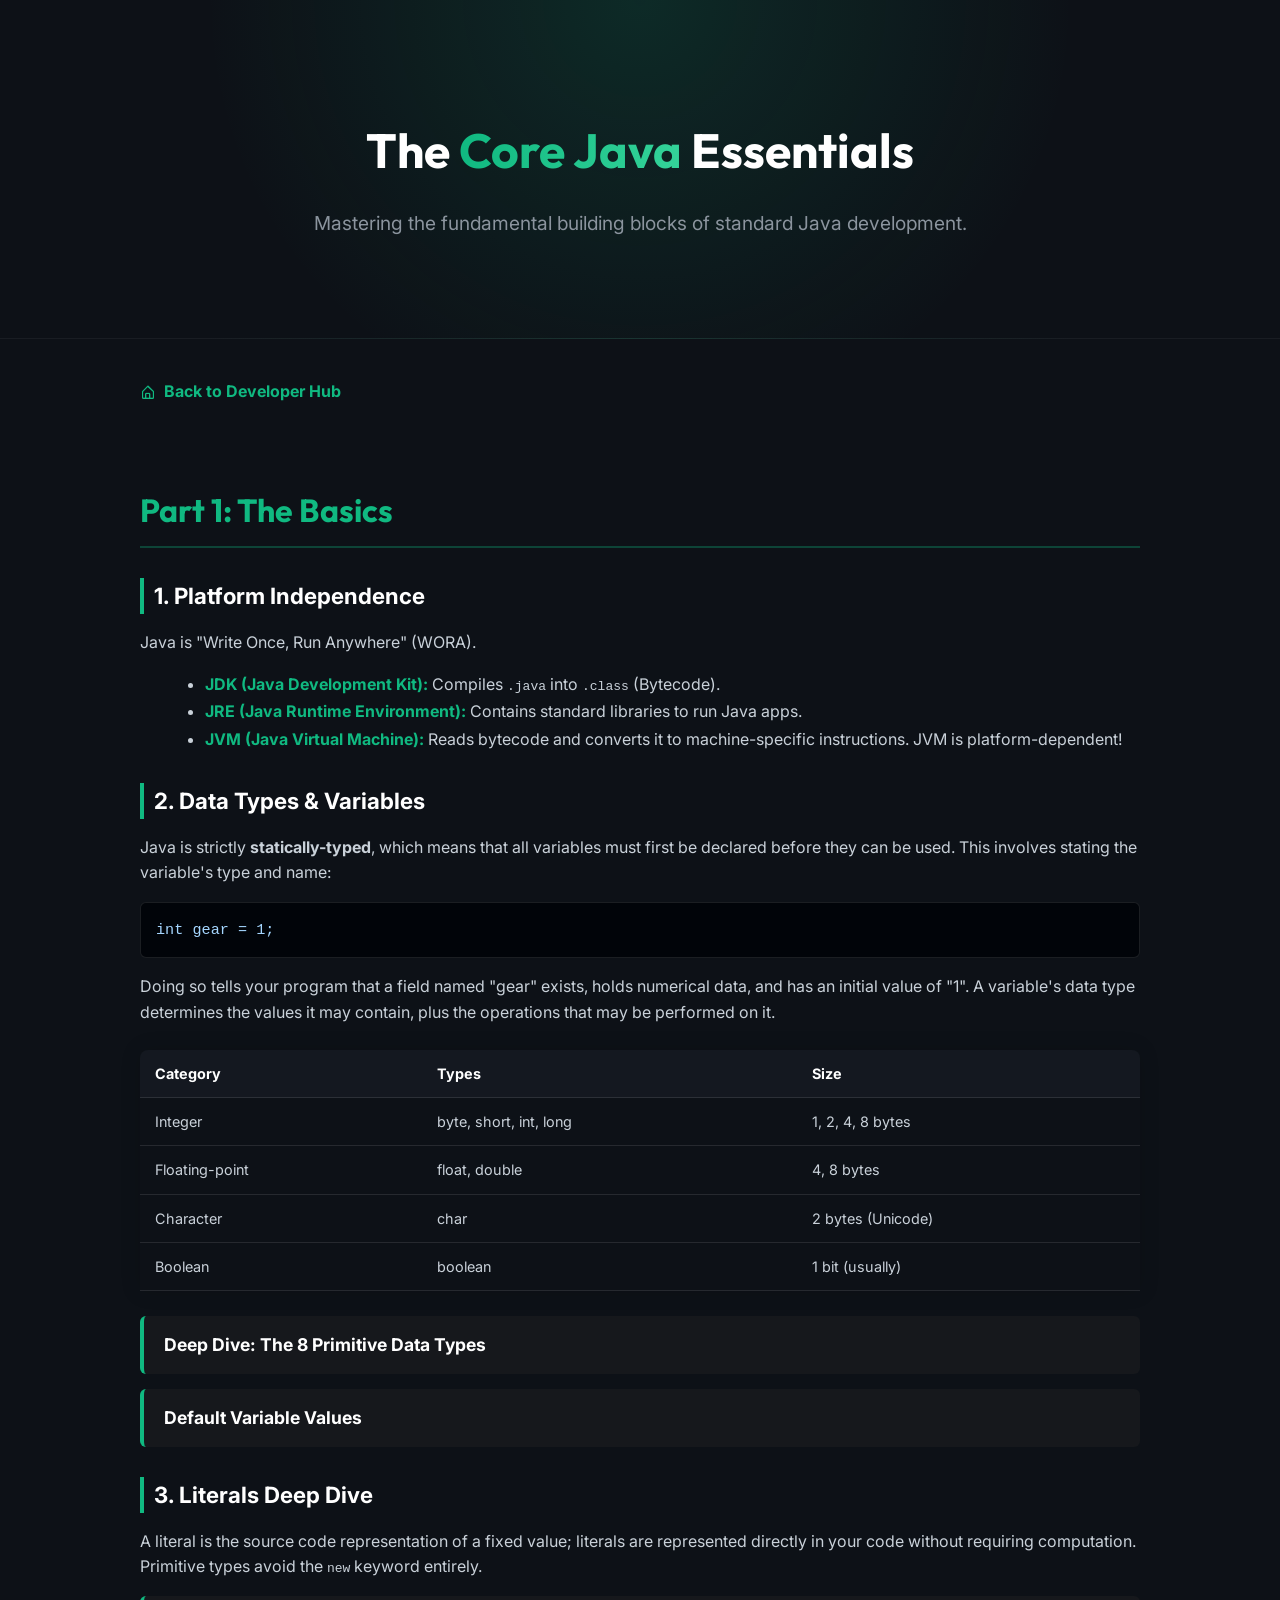
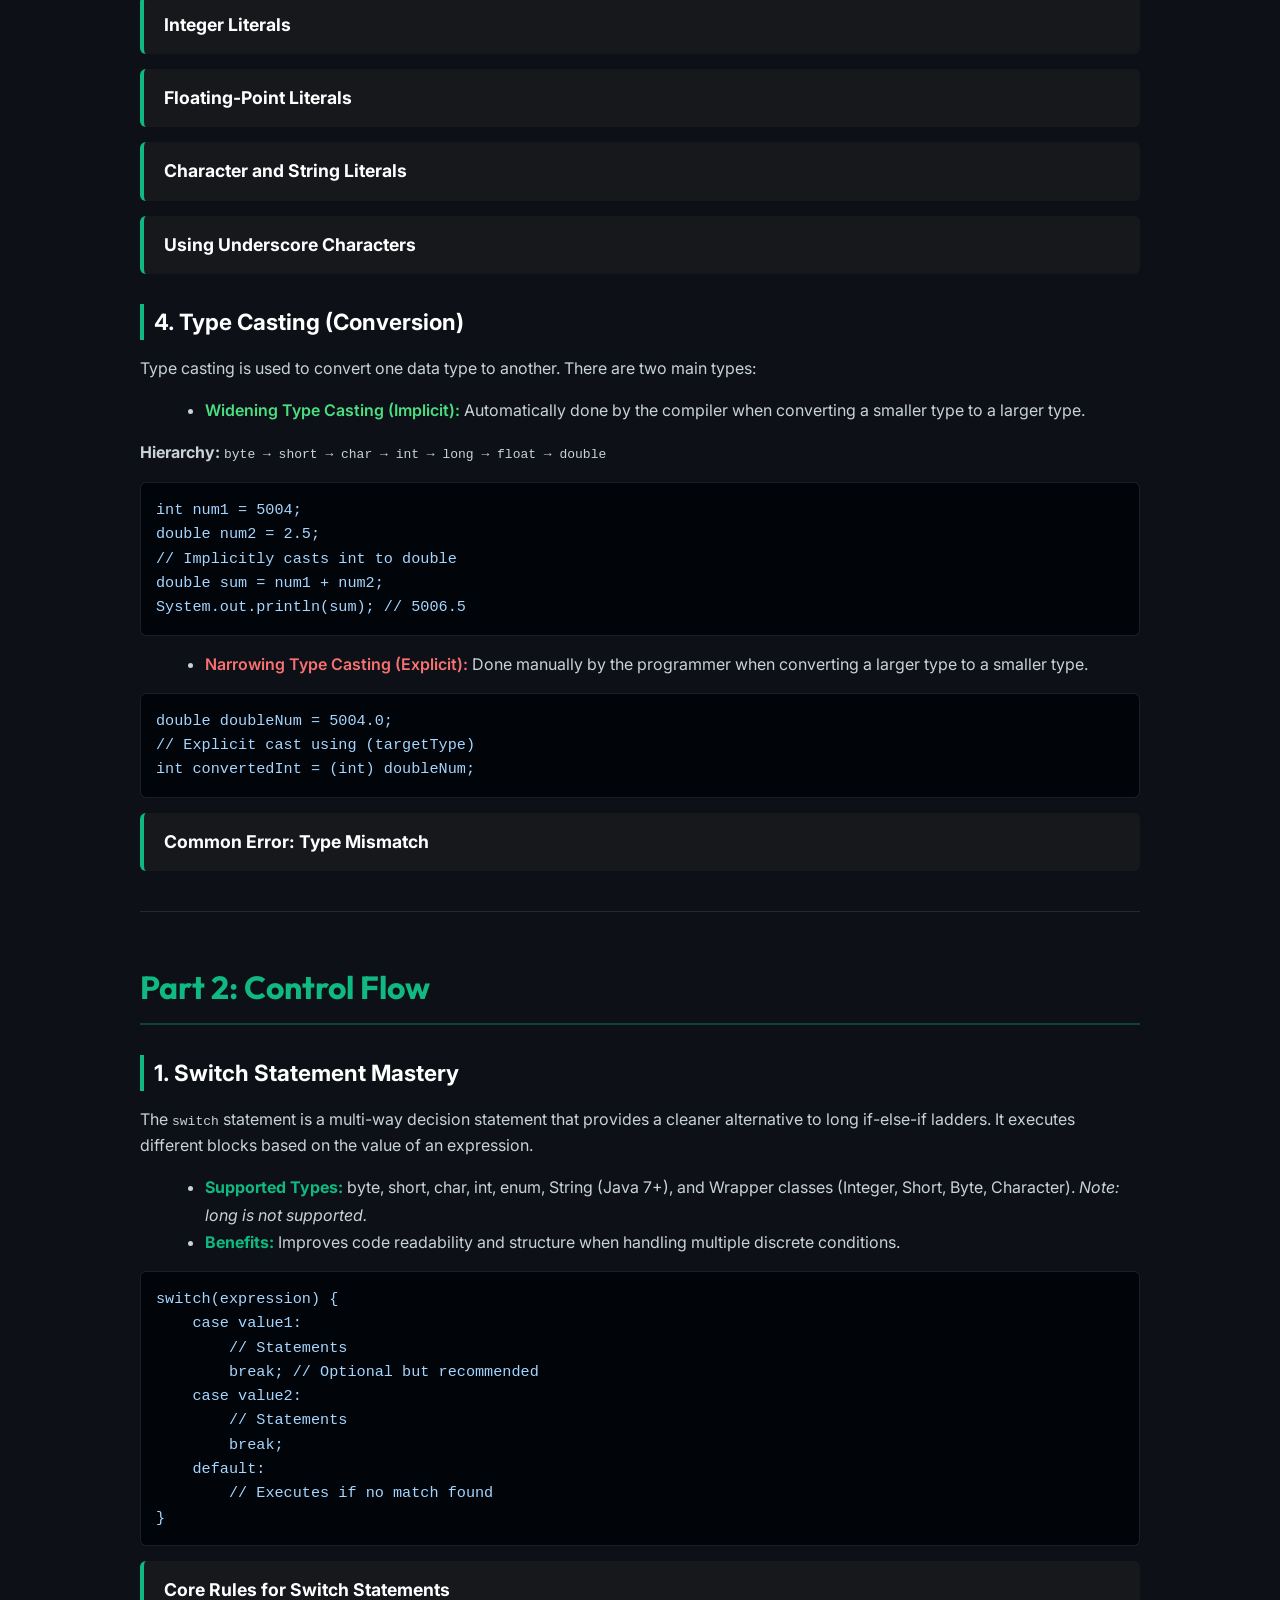
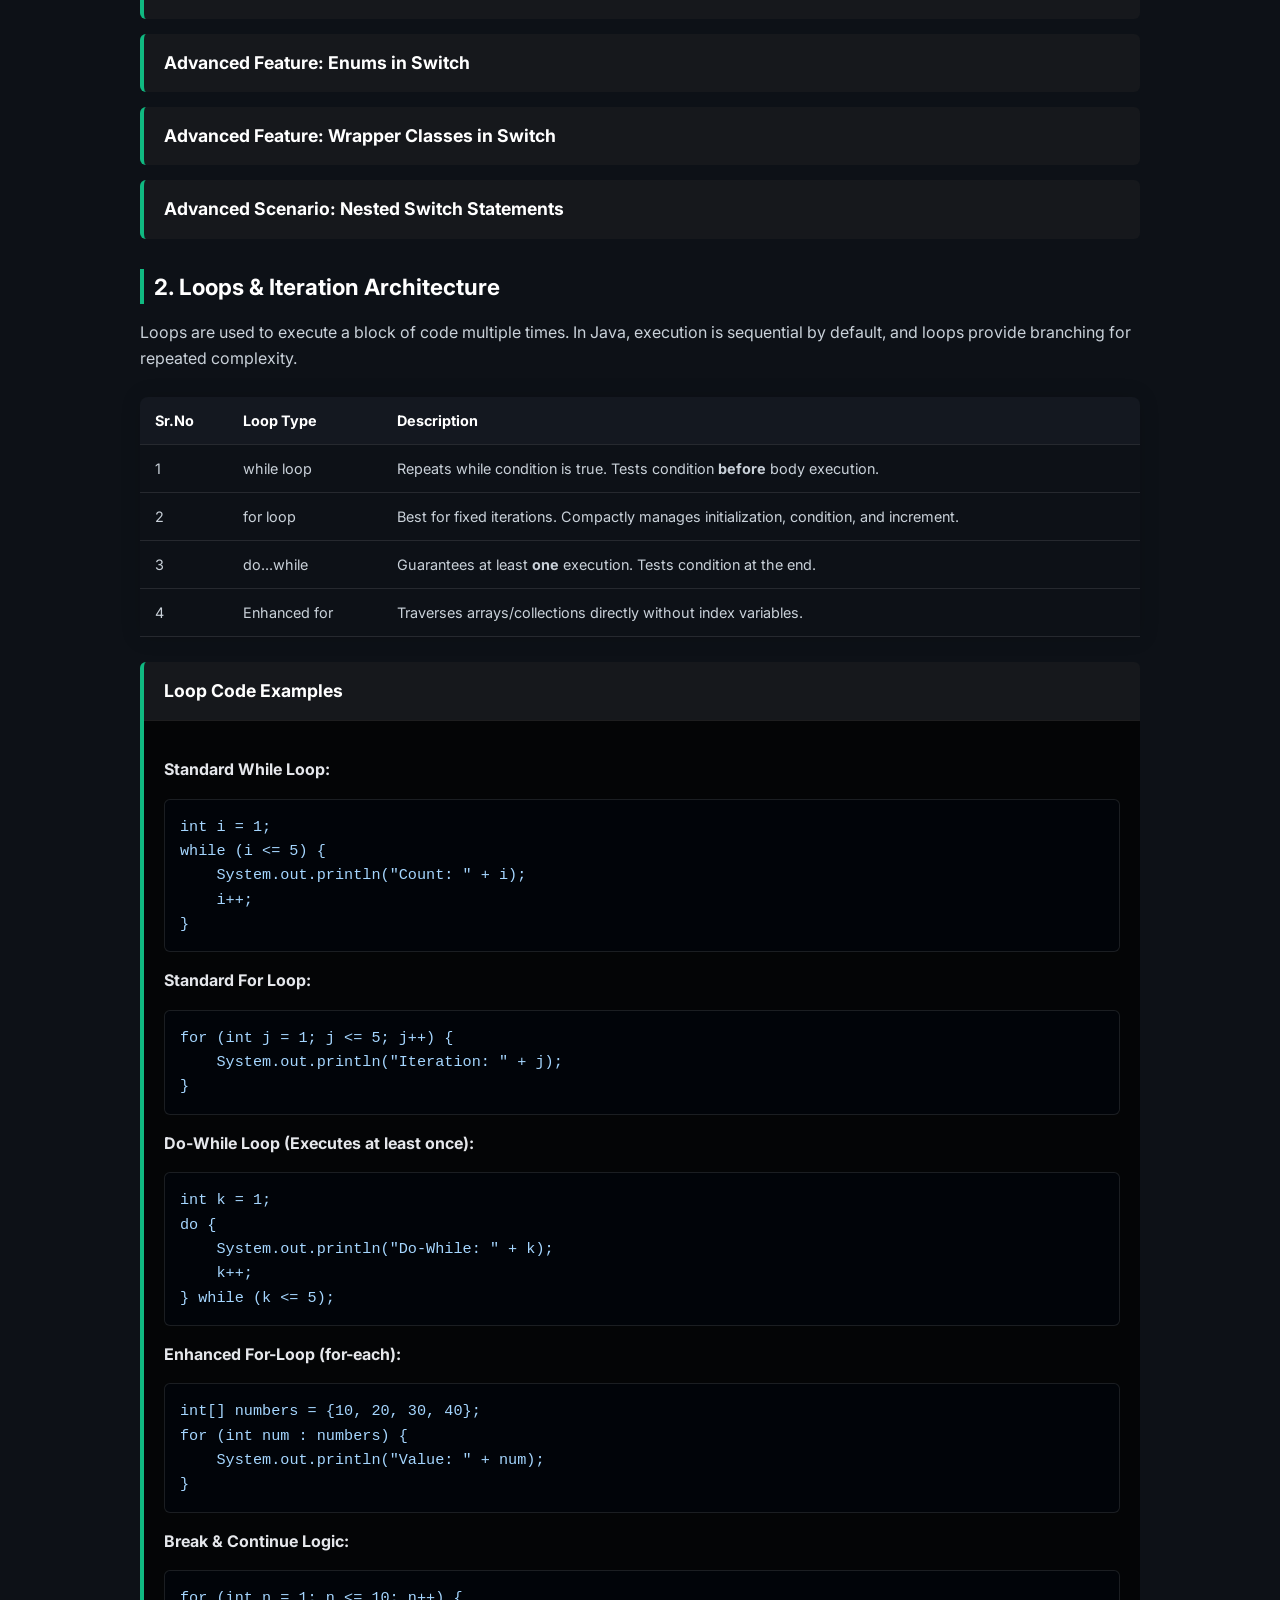
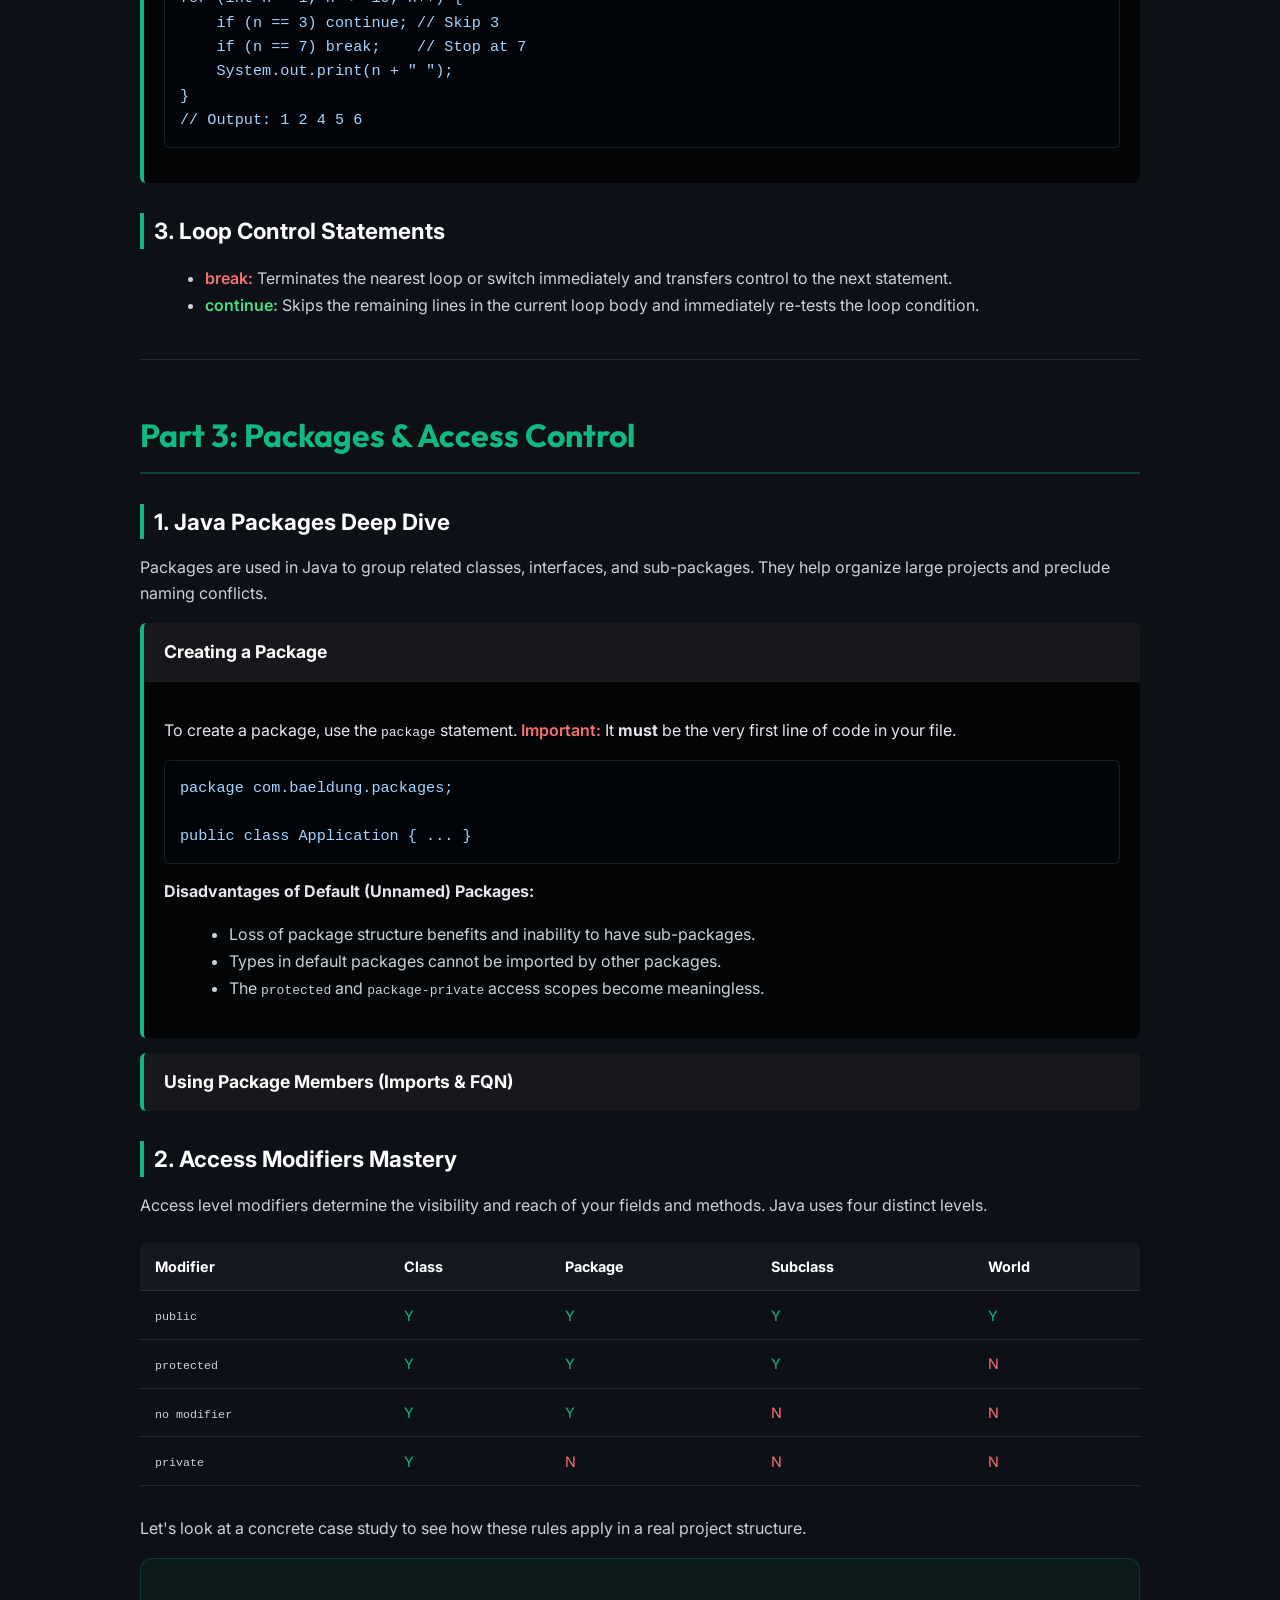
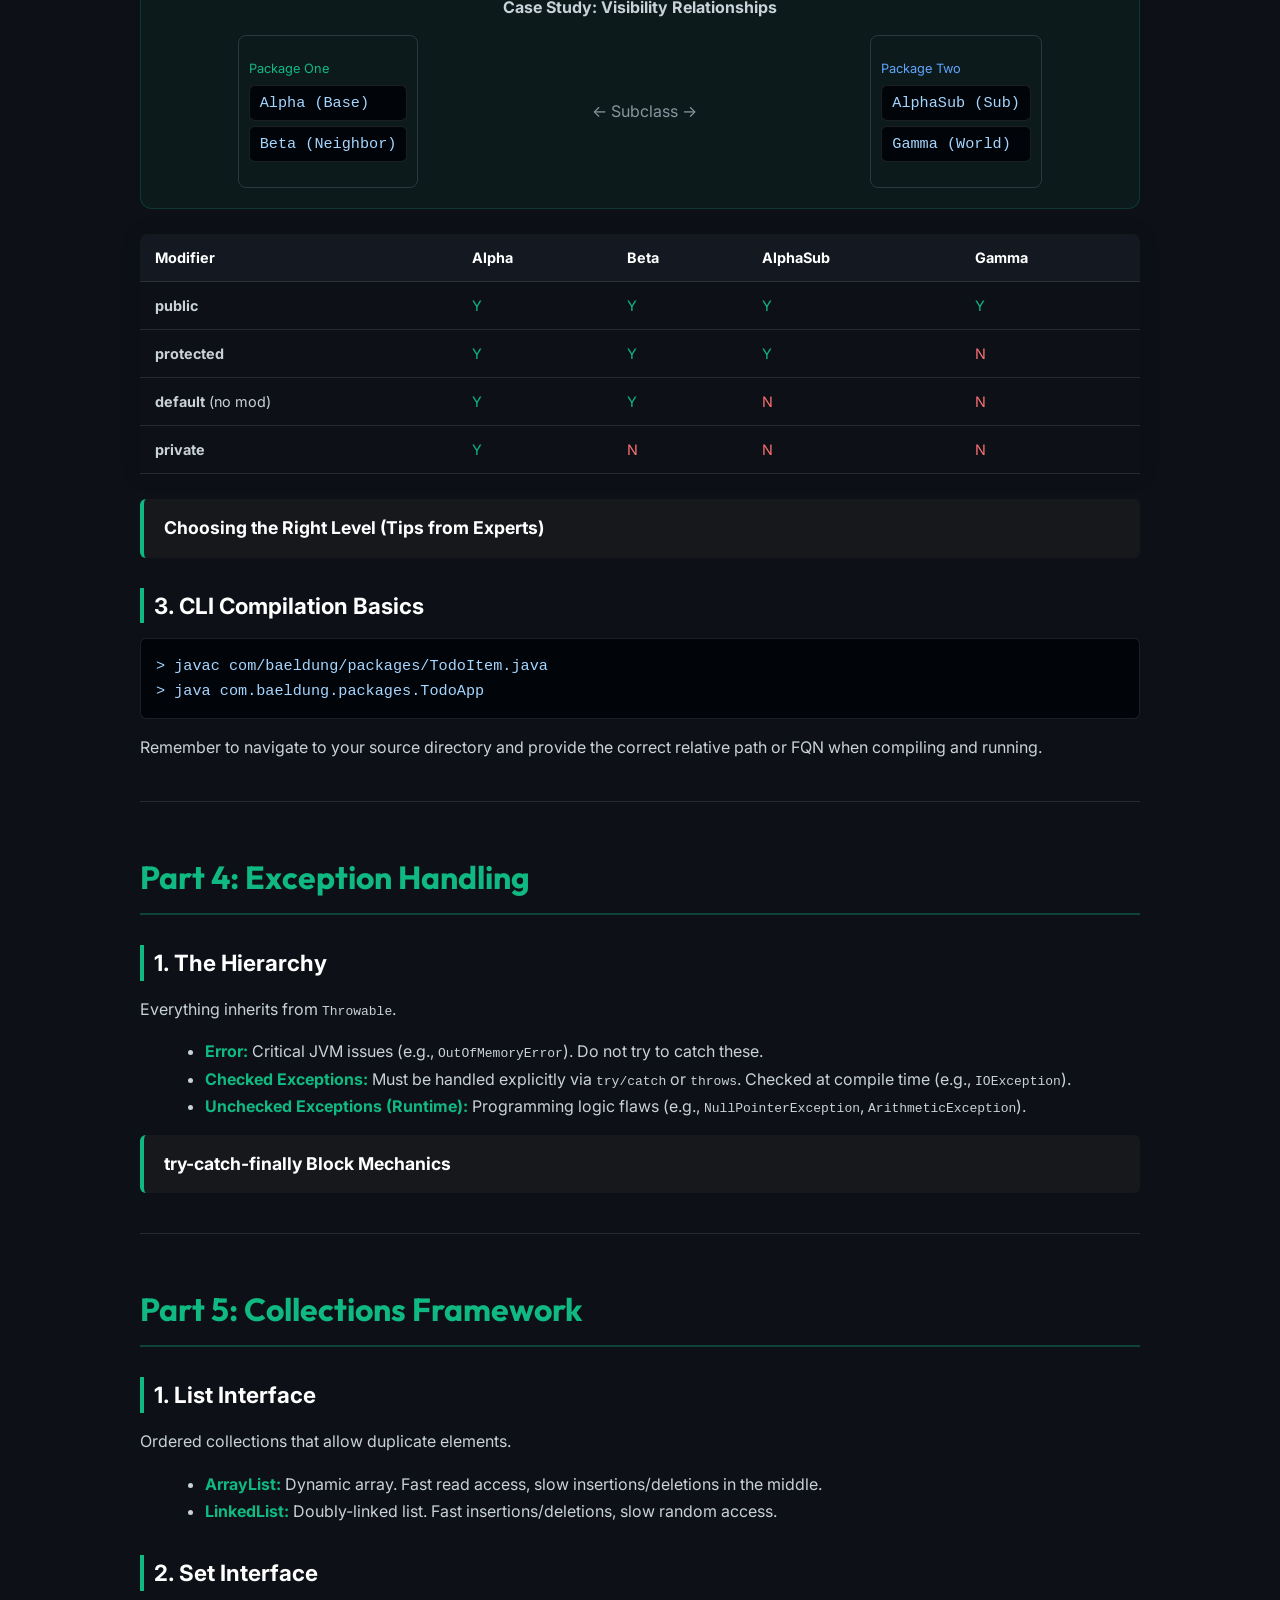
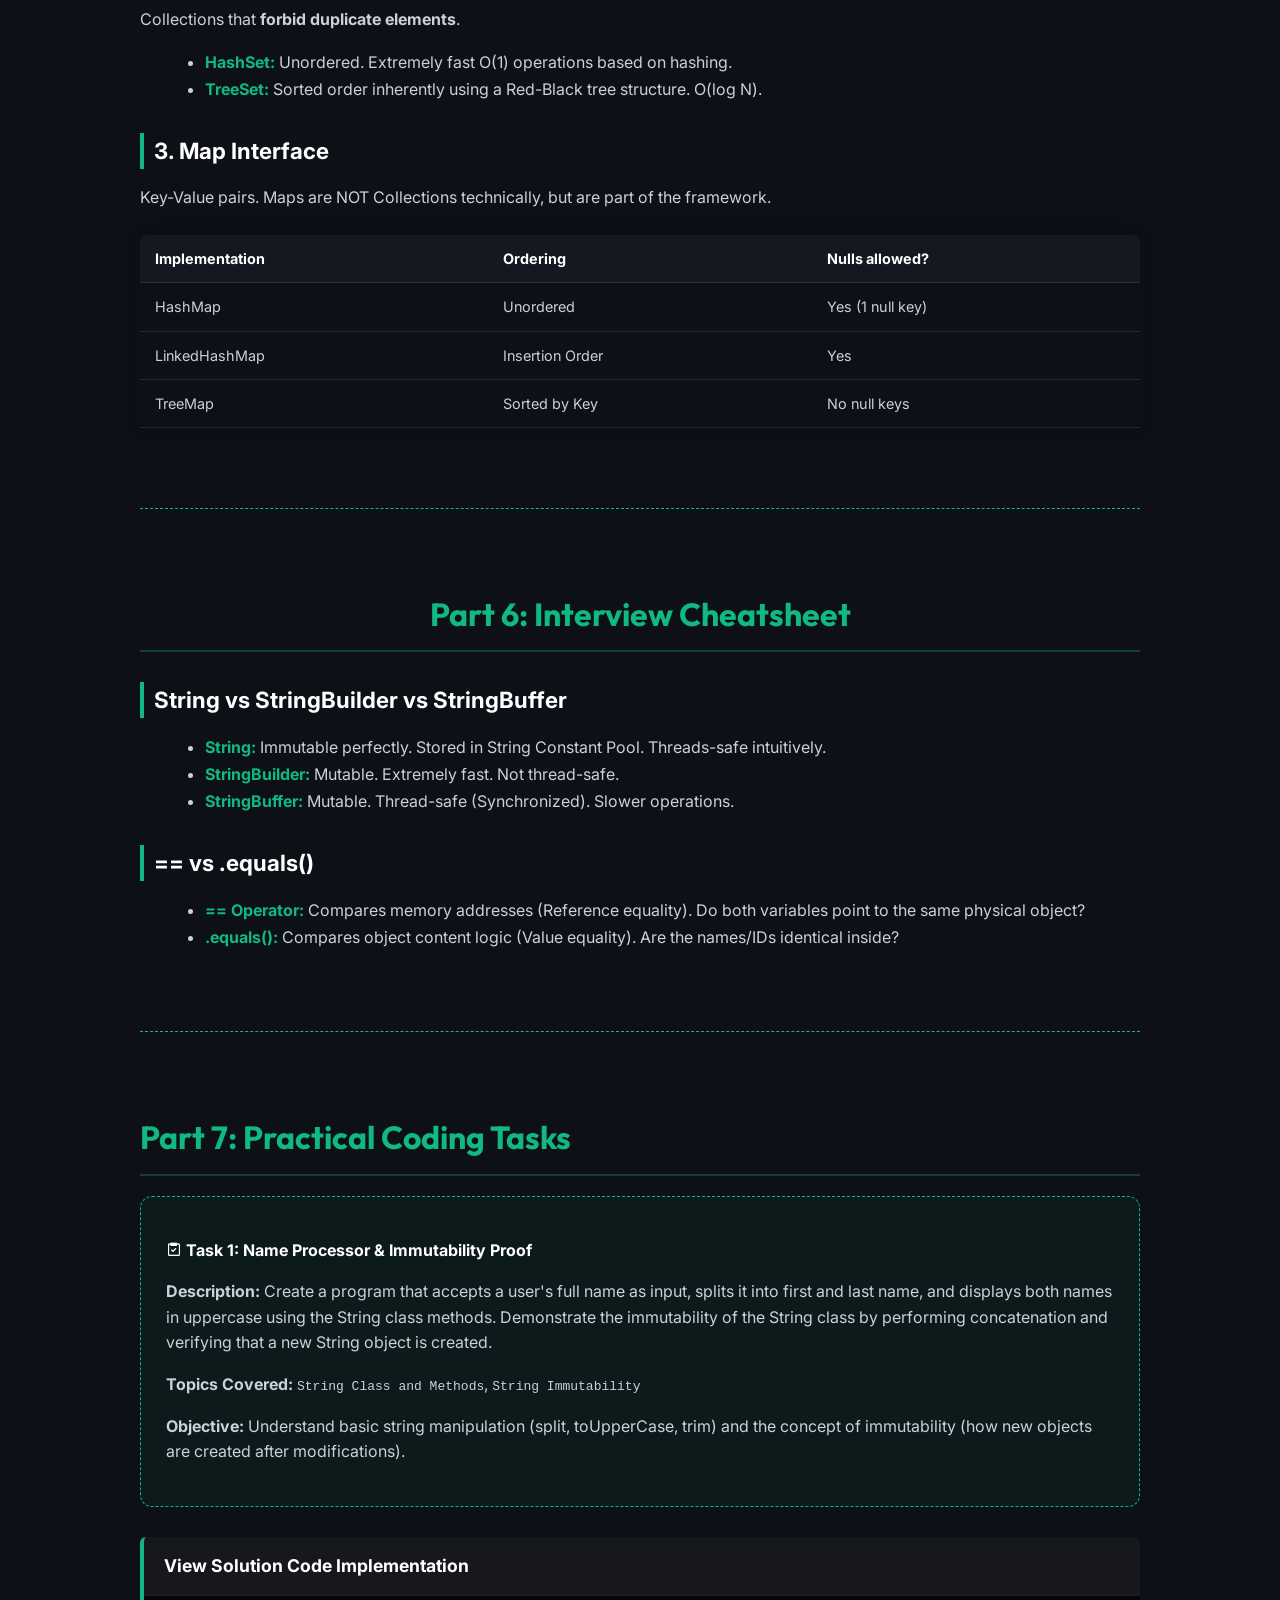
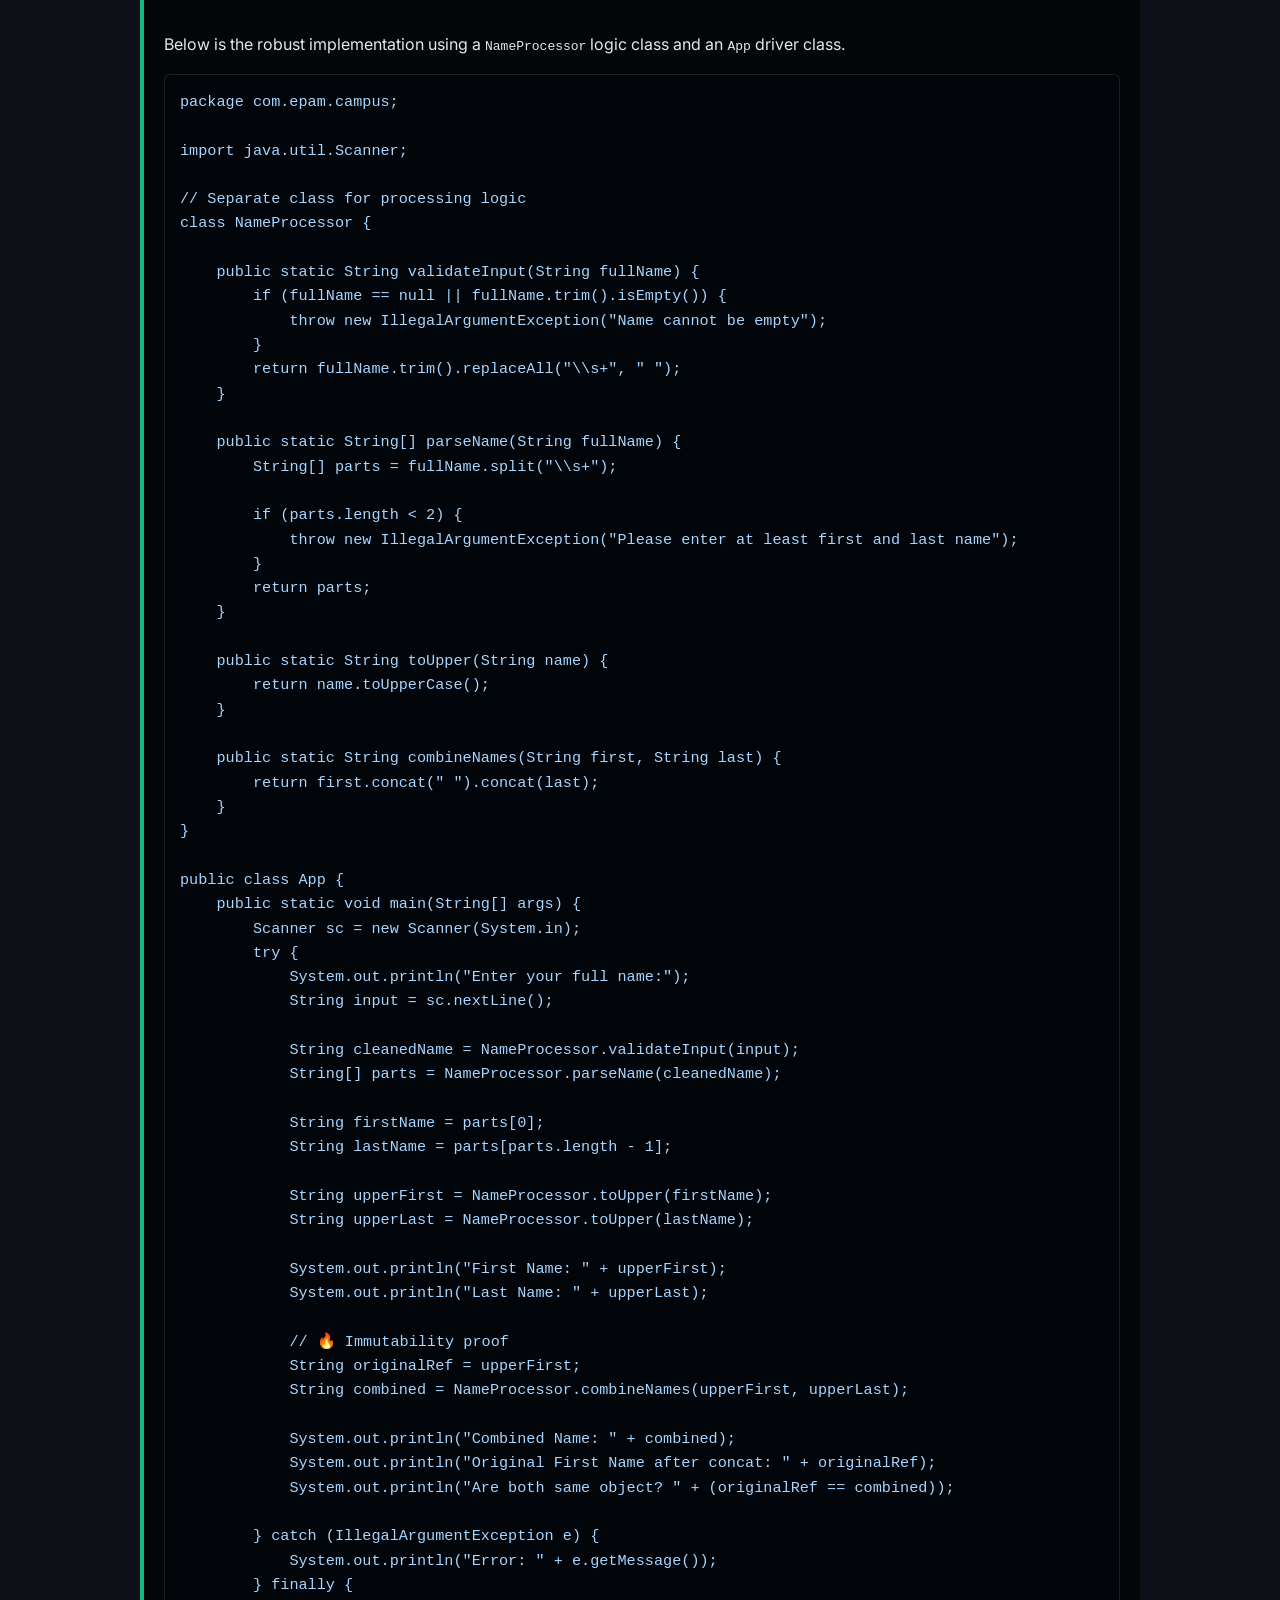
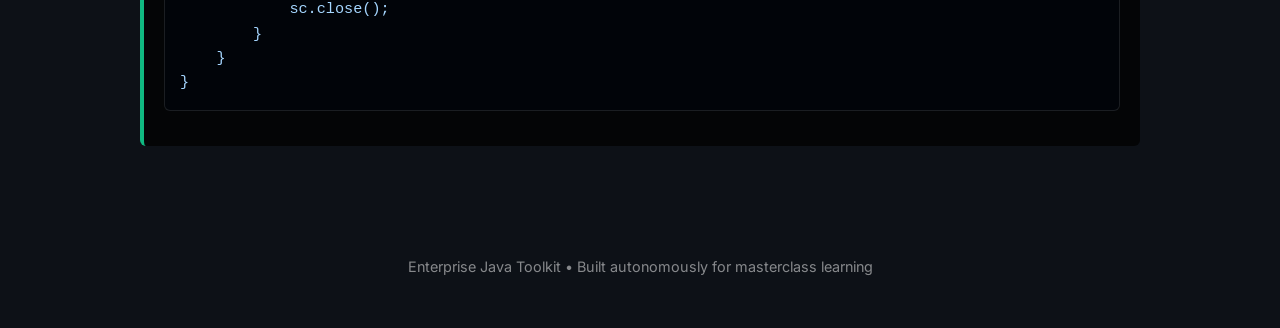
==== commit cbcdb927: "Finalize Core Java Essentials: Added Practical Coding Tasks (Strings and Immutability) and refined a" ====
--- a/core-java-essentials/index.html
+++ b/core-java-essentials/index.html
@@ -610,6 +610,91 @@
             <li><strong>.equals():</strong> Compares object content logic (Value equality). Are the names/IDs identical inside?</li>
         </ul>
 
+        <hr style="border:0; border-top:1px dashed var(--accent-main); margin: 80px 0;">
+
+        <h2 class="section-header">Part 7: Practical Coding Tasks</h2>
+        
+        <div style="background: rgba(16, 185, 129, 0.05); padding: 25px; border-radius: 12px; border: 1px dashed var(--accent-main); margin-bottom: 30px;">
+            <p style="font-weight: bold; color: #fff; margin-bottom: 10px;"><i class='bx bx-task'></i> Task 1: Name Processor & Immutability Proof</p>
+            <p><strong>Description:</strong> Create a program that accepts a user's full name as input, splits it into first and last name, and displays both names in uppercase using the String class methods. Demonstrate the immutability of the String class by performing concatenation and verifying that a new String object is created.</p>
+            
+            <p style="margin-top: 15px;"><strong>Topics Covered:</strong> <code>String Class and Methods</code>, <code>String Immutability</code></p>
+            <p><strong>Objective:</strong> Understand basic string manipulation (split, toUpperCase, trim) and the concept of immutability (how new objects are created after modifications).</p>
+        </div>
+
+        <details class="interactive-q" open>
+            <summary>View Solution Code Implementation</summary>
+            <div class="answer-box">
+                <p>Below is the robust implementation using a <code>NameProcessor</code> logic class and an <code>App</code> driver class.</p>
+                <div class="code-box">package com.epam.campus;
+
+import java.util.Scanner;
+
+// Separate class for processing logic
+class NameProcessor {
+
+    public static String validateInput(String fullName) {
+        if (fullName == null || fullName.trim().isEmpty()) {
+            throw new IllegalArgumentException("Name cannot be empty");
+        }
+        return fullName.trim().replaceAll("\\s+", " ");
+    }
+
+    public static String[] parseName(String fullName) {
+        String[] parts = fullName.split("\\s+");
+
+        if (parts.length < 2) {
+            throw new IllegalArgumentException("Please enter at least first and last name");
+        }
+        return parts;
+    }
+
+    public static String toUpper(String name) {
+        return name.toUpperCase();
+    }
+
+    public static String combineNames(String first, String last) {
+        return first.concat(" ").concat(last);
+    }
+}
+
+public class App {
+    public static void main(String[] args) {
+        Scanner sc = new Scanner(System.in);
+        try {
+            System.out.println("Enter your full name:");
+            String input = sc.nextLine();
+
+            String cleanedName = NameProcessor.validateInput(input);
+            String[] parts = NameProcessor.parseName(cleanedName);
+
+            String firstName = parts[0];
+            String lastName = parts[parts.length - 1];
+
+            String upperFirst = NameProcessor.toUpper(firstName);
+            String upperLast = NameProcessor.toUpper(lastName);
+
+            System.out.println("First Name: " + upperFirst);
+            System.out.println("Last Name: " + upperLast);
+
+            // 🔥 Immutability proof
+            String originalRef = upperFirst;
+            String combined = NameProcessor.combineNames(upperFirst, upperLast);
+
+            System.out.println("Combined Name: " + combined);
+            System.out.println("Original First Name after concat: " + originalRef);
+            System.out.println("Are both same object? " + (originalRef == combined));
+
+        } catch (IllegalArgumentException e) {
+            System.out.println("Error: " + e.getMessage());
+        } finally {
+            sc.close();
+        }
+    }
+}</div>
+            </div>
+        </details>
+
     </main>
 
     <footer style="text-align: center; padding: 40px; color: rgba(255,255,255,0.5); font-size: 0.9em;">
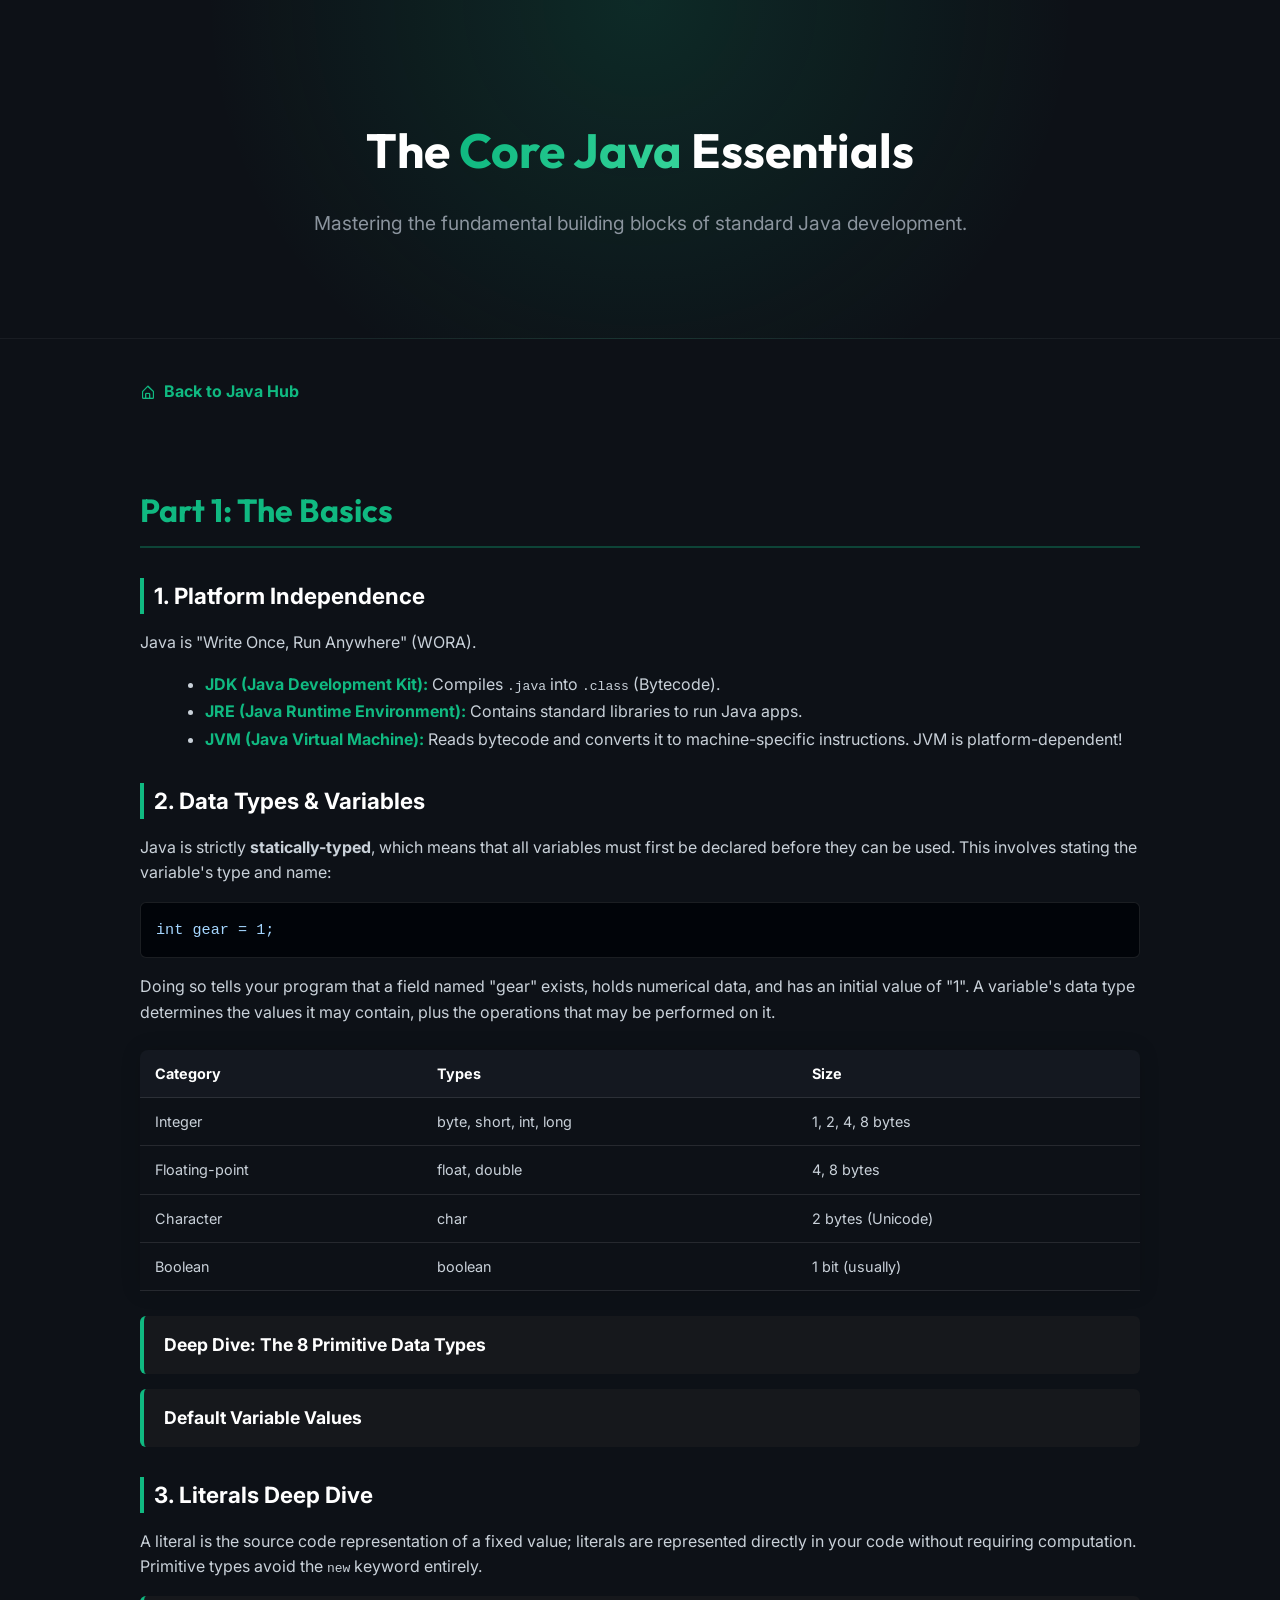
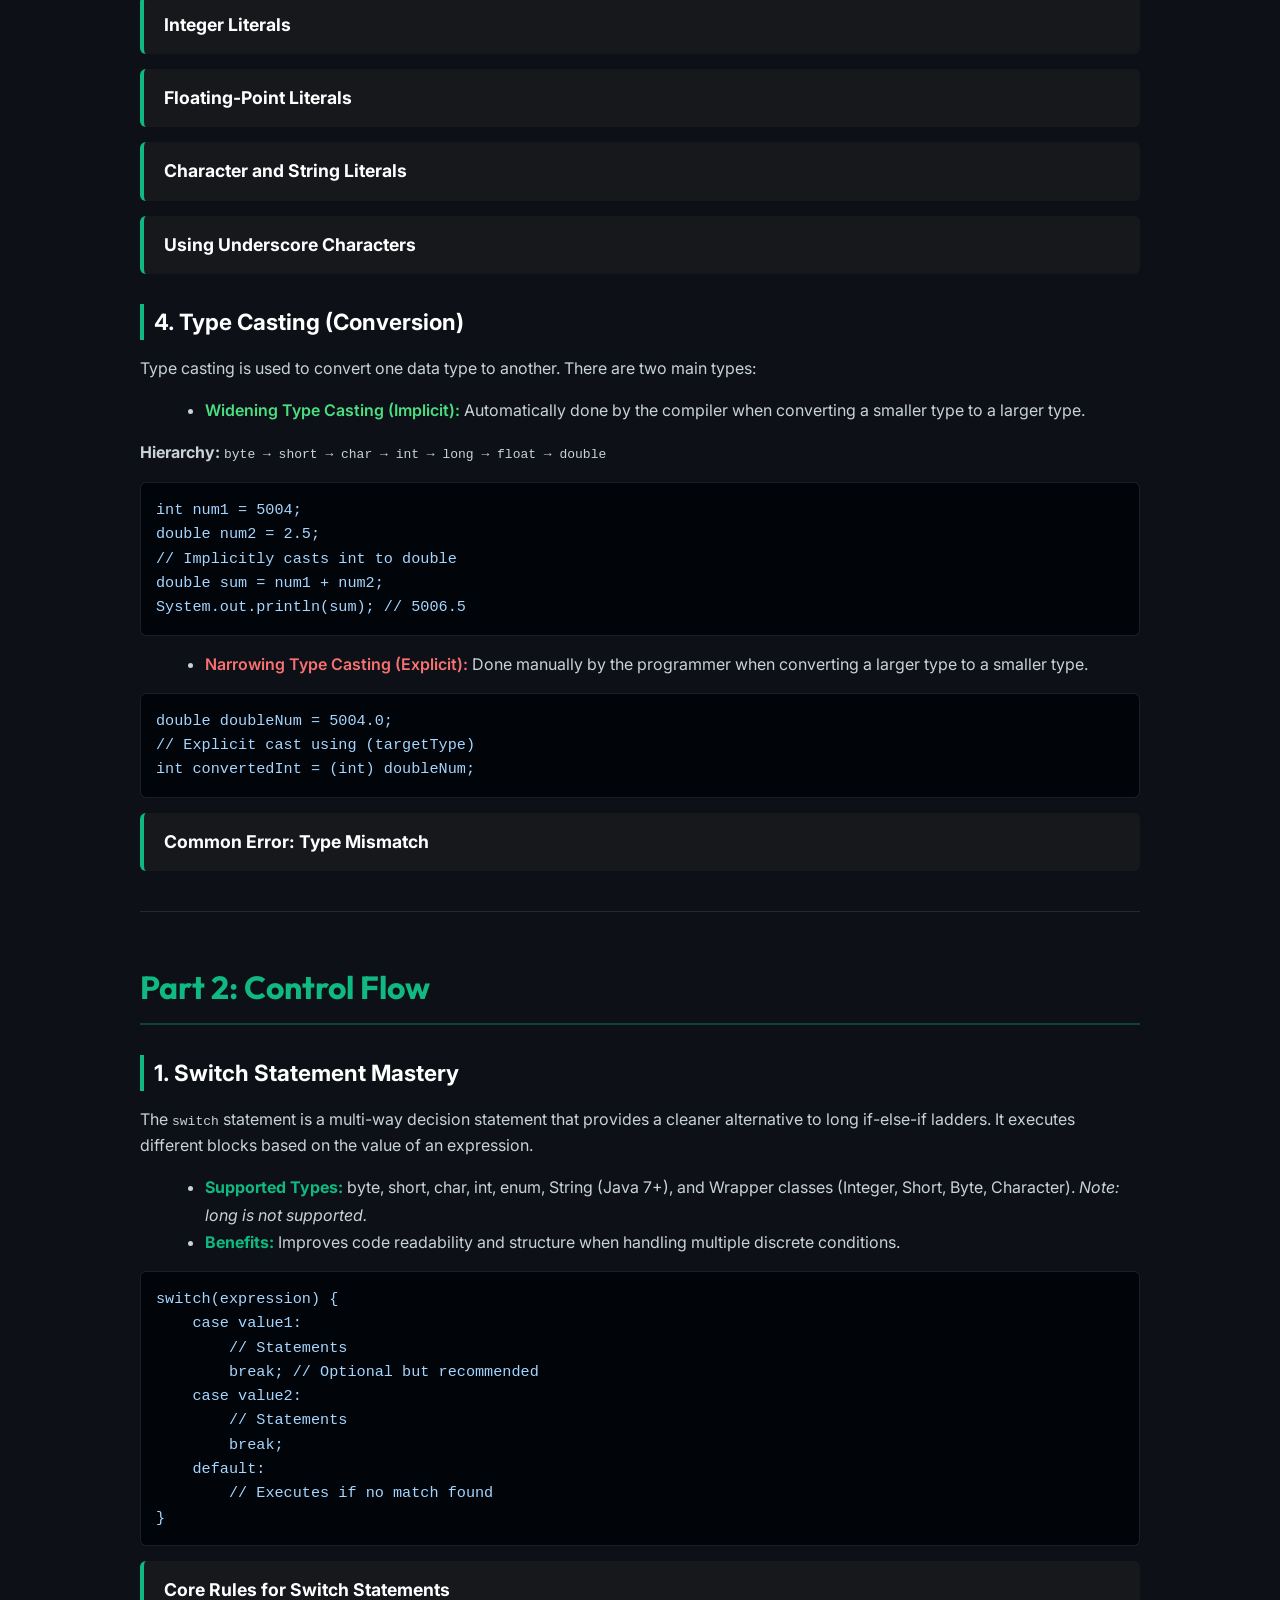
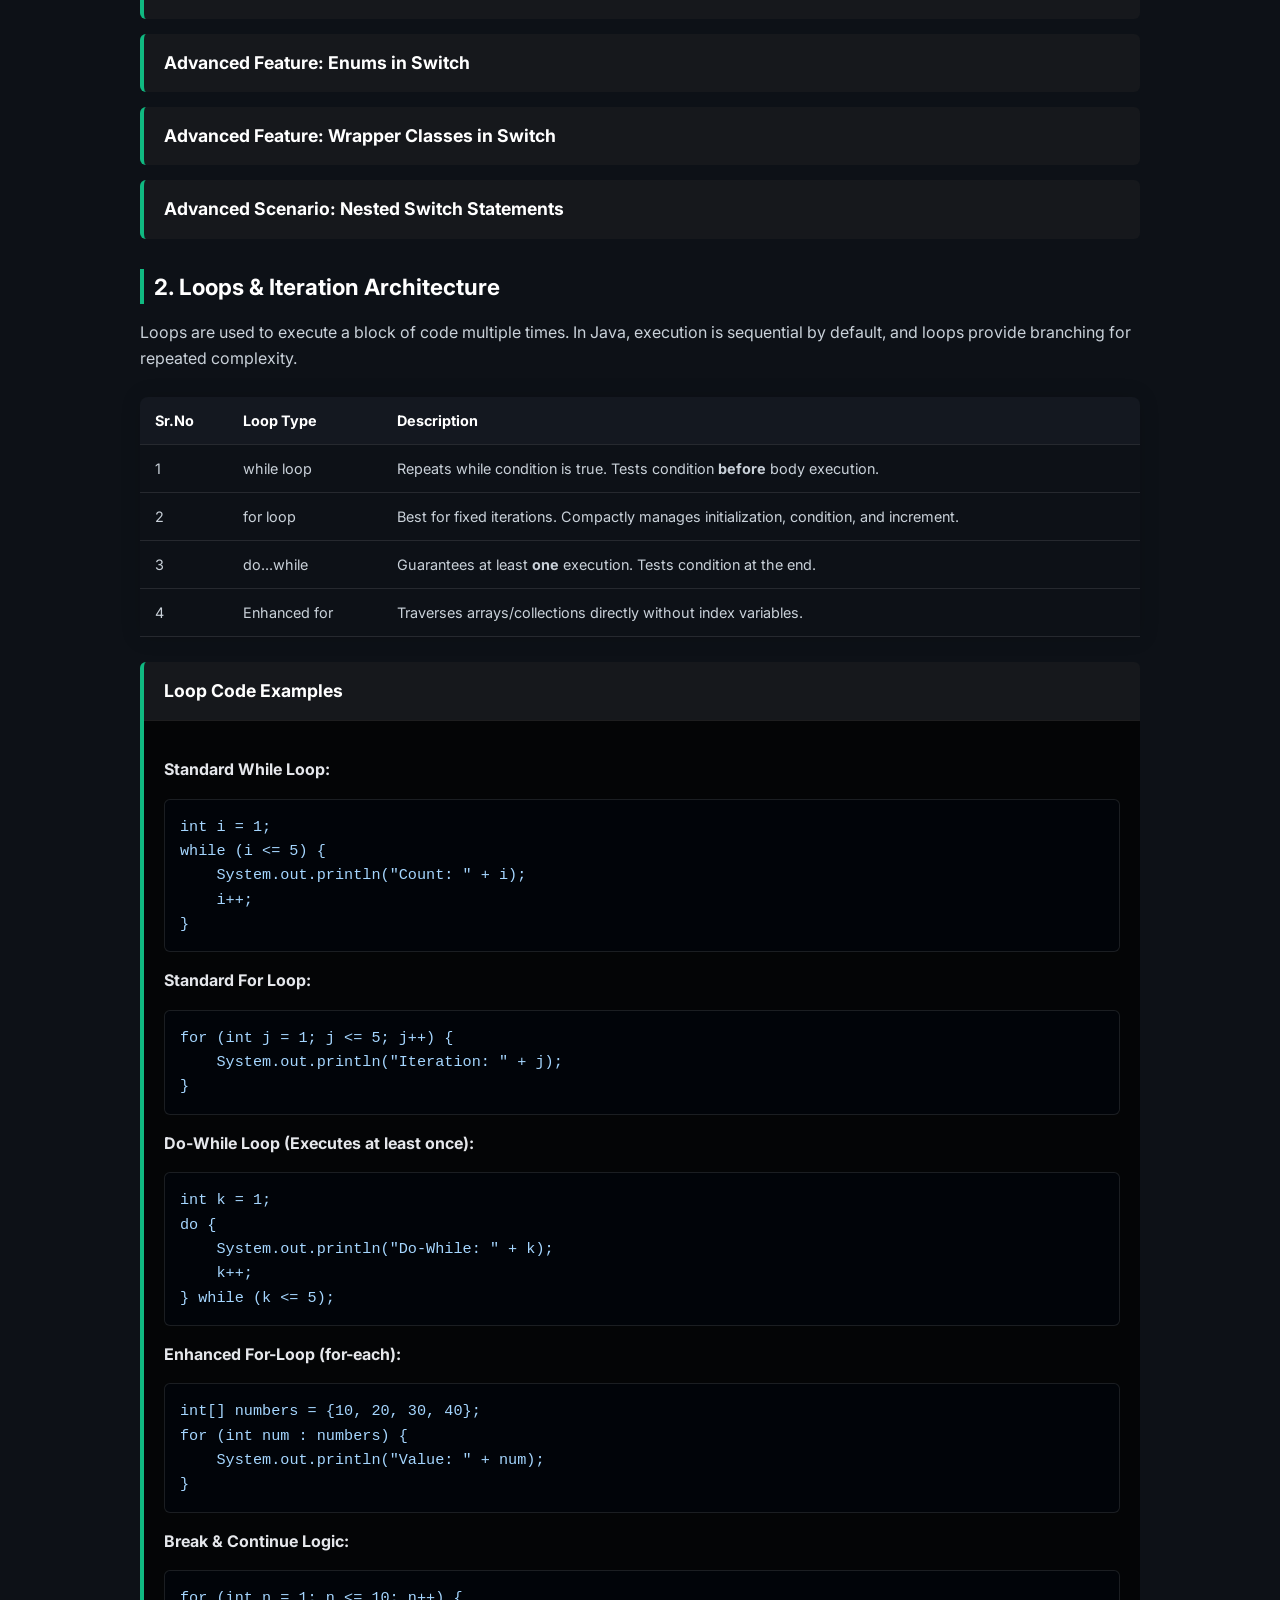
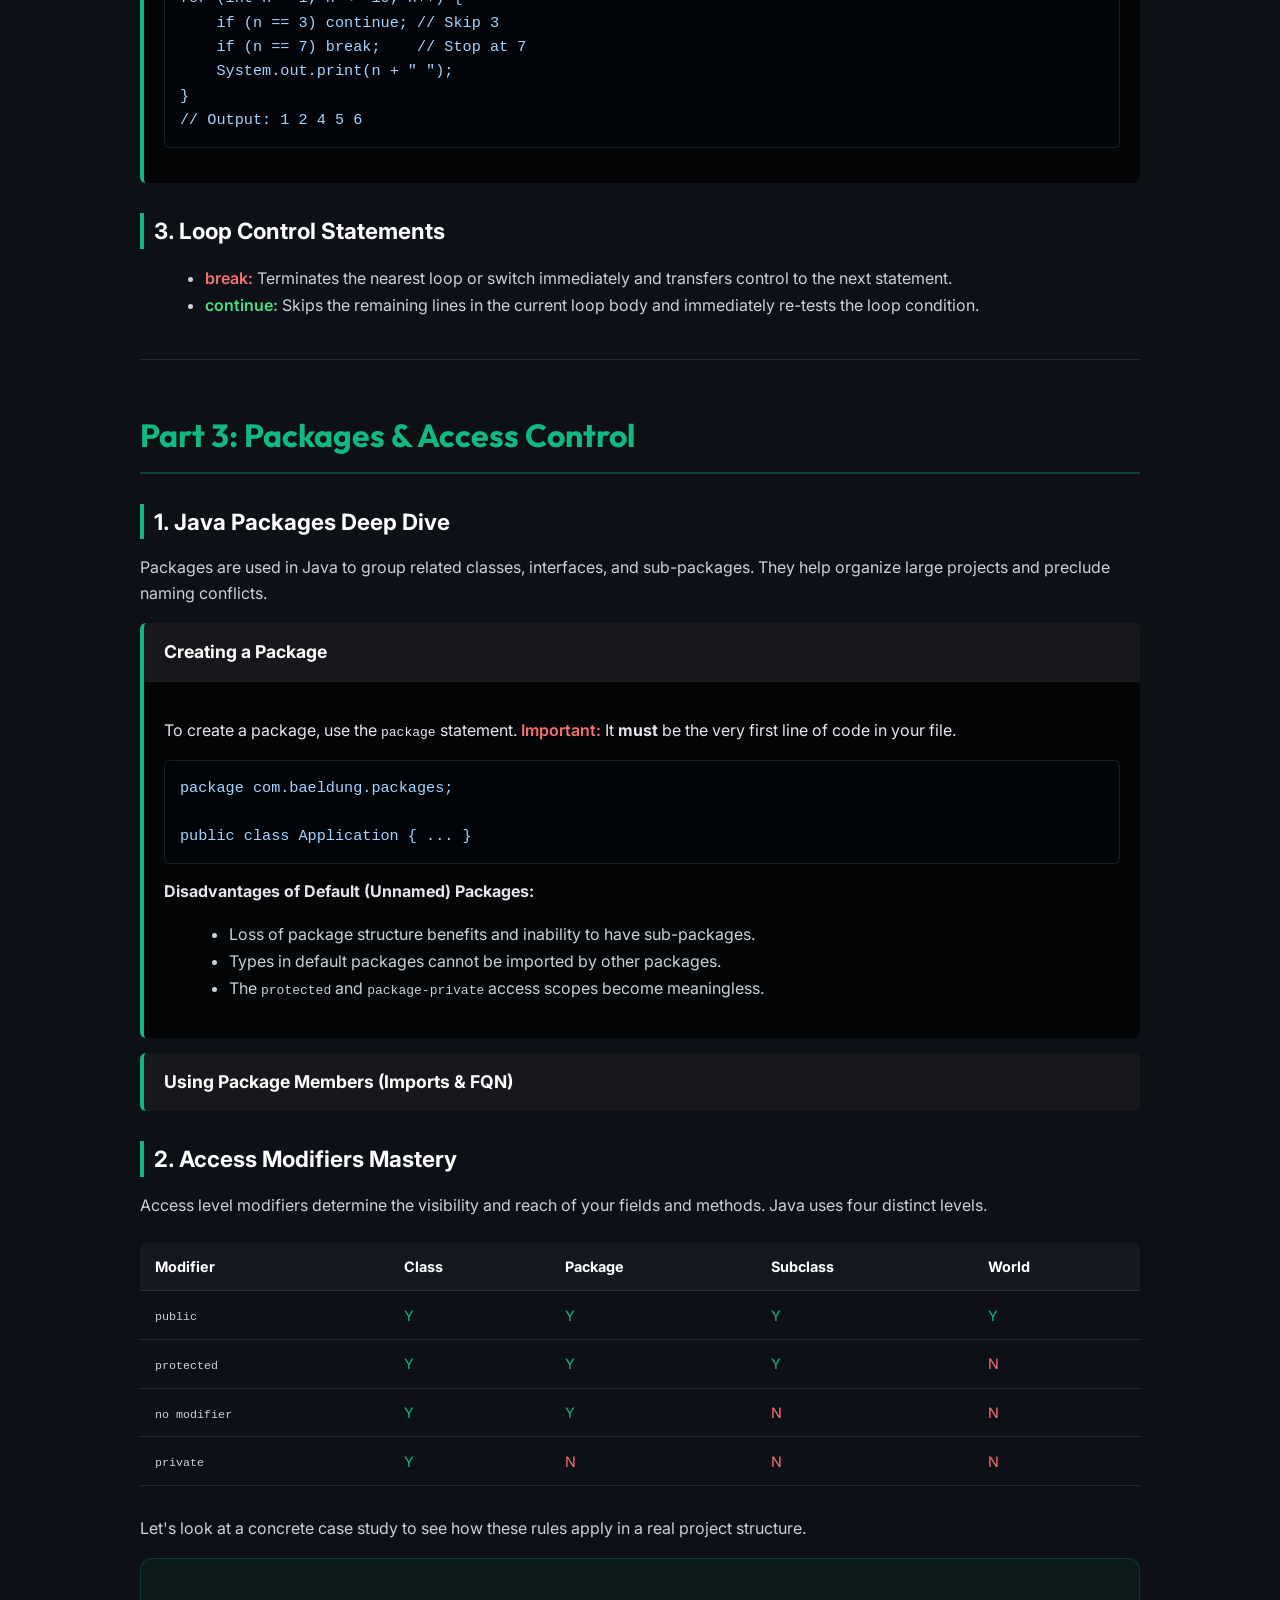
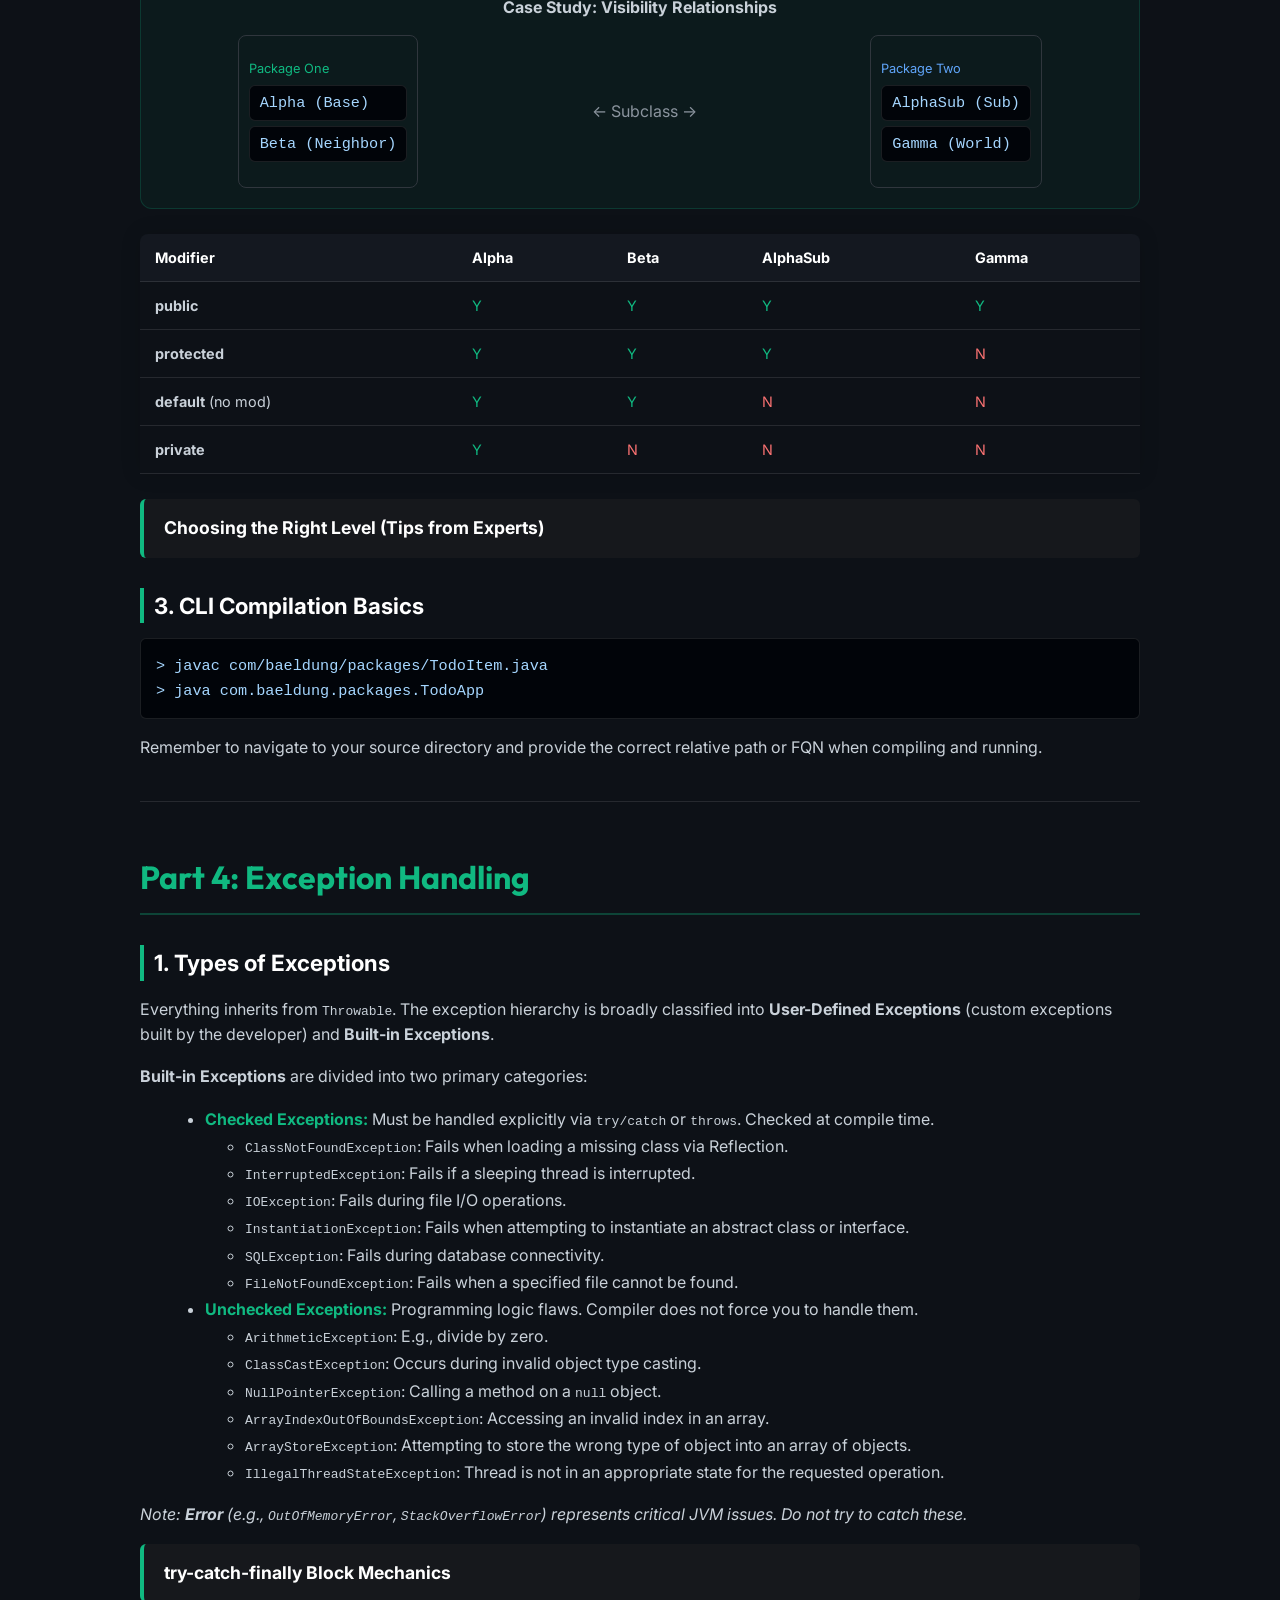
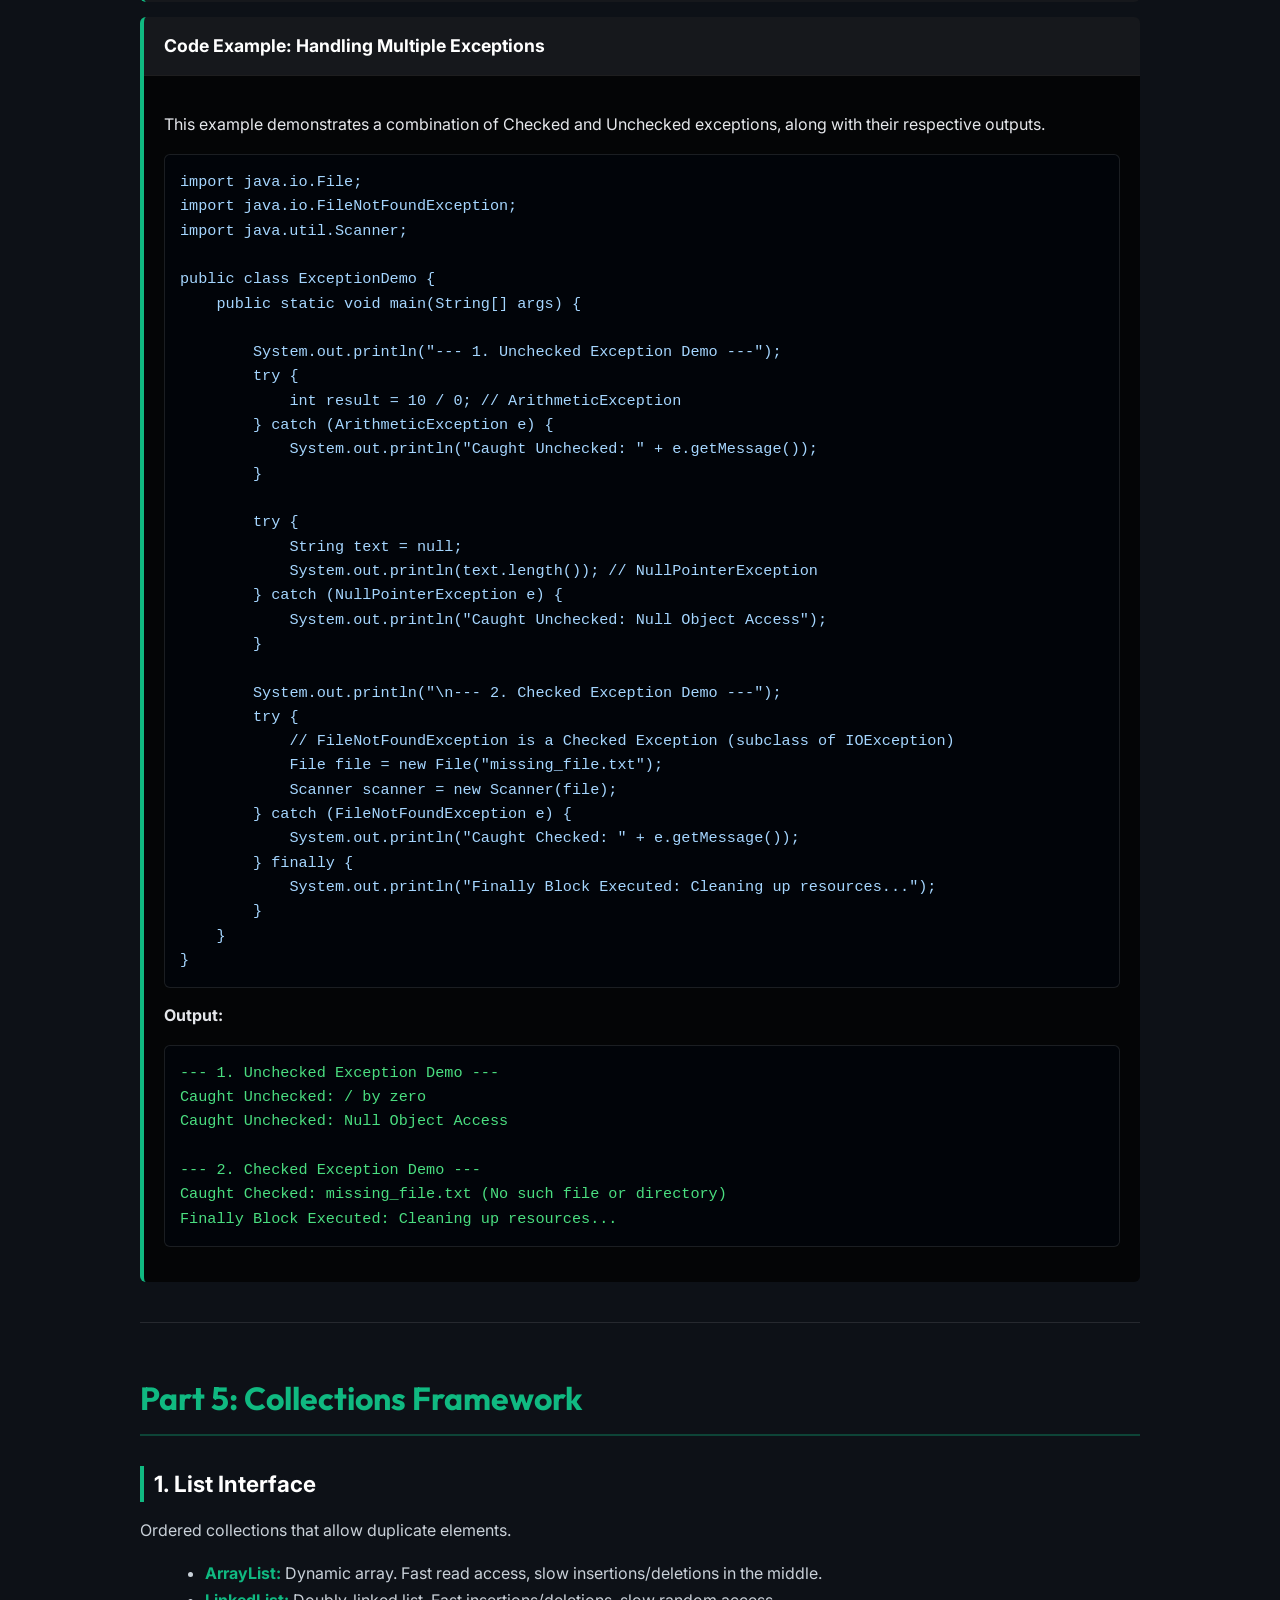
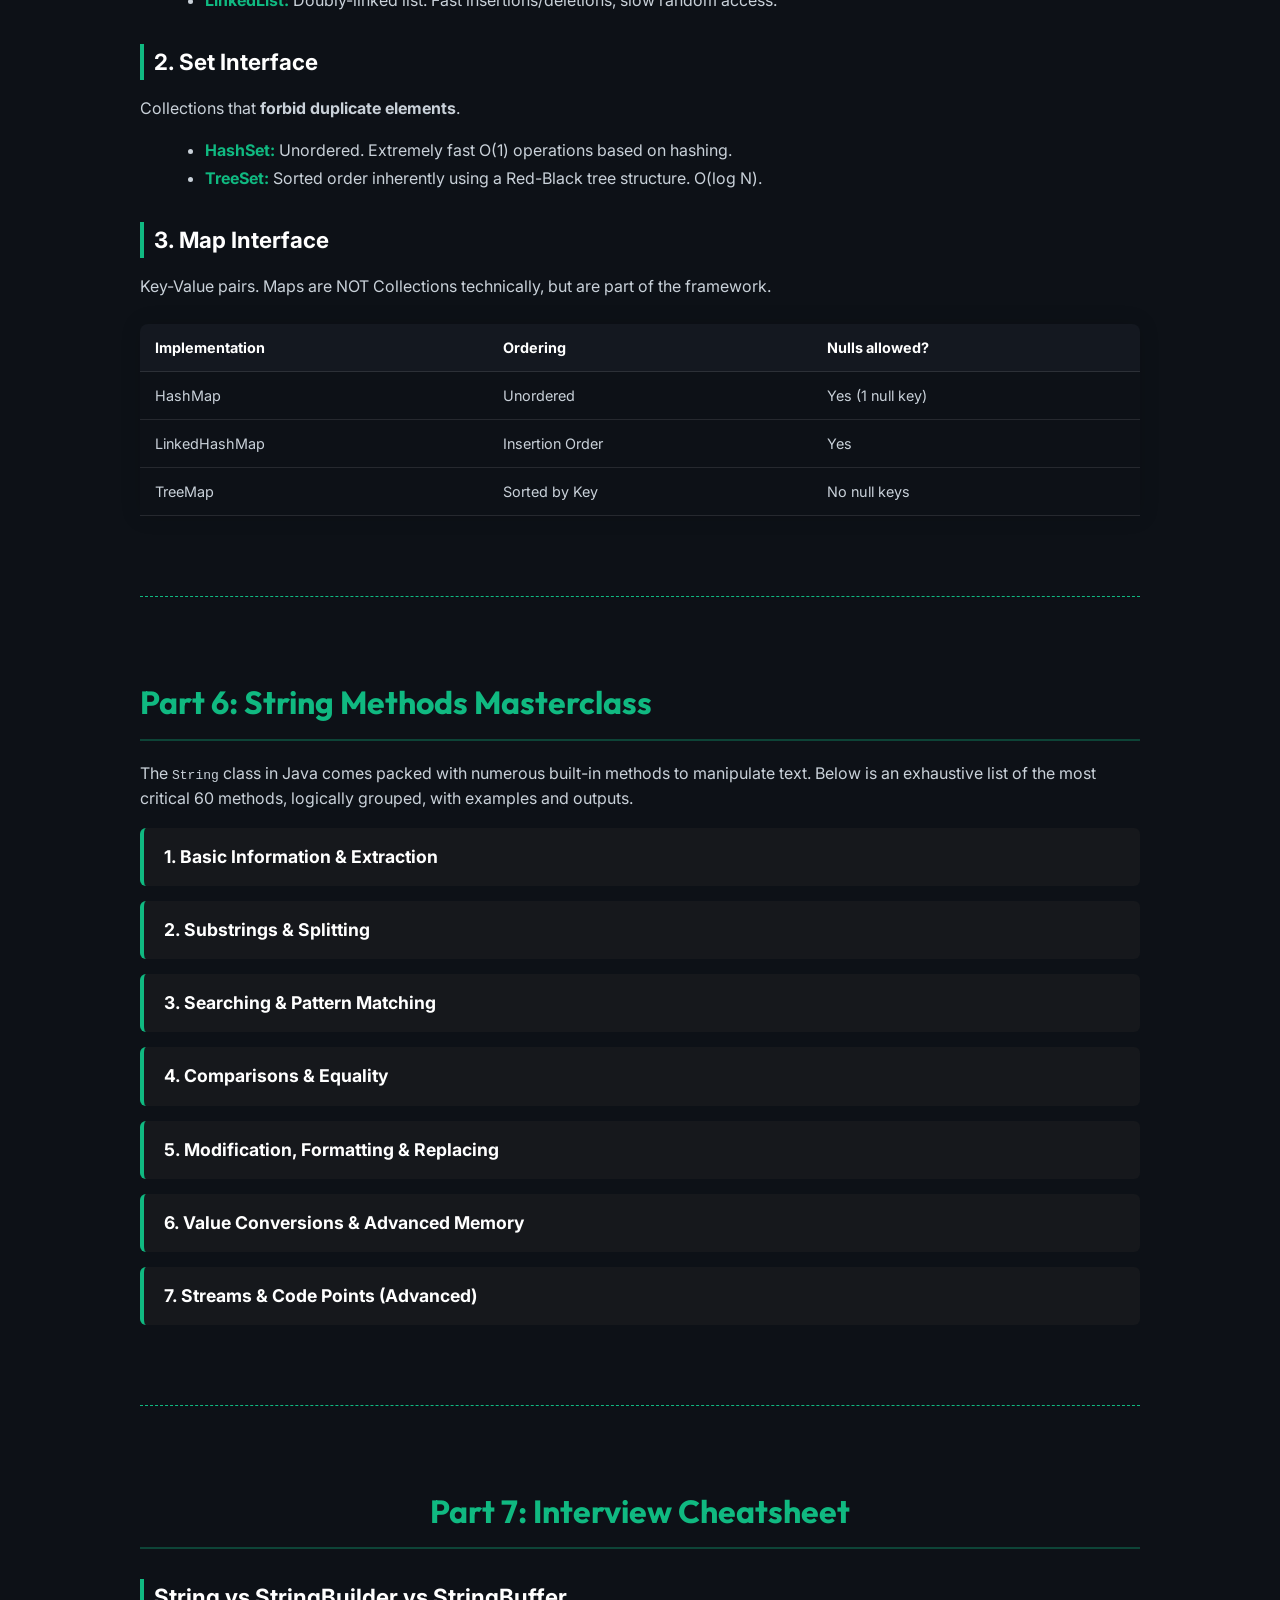
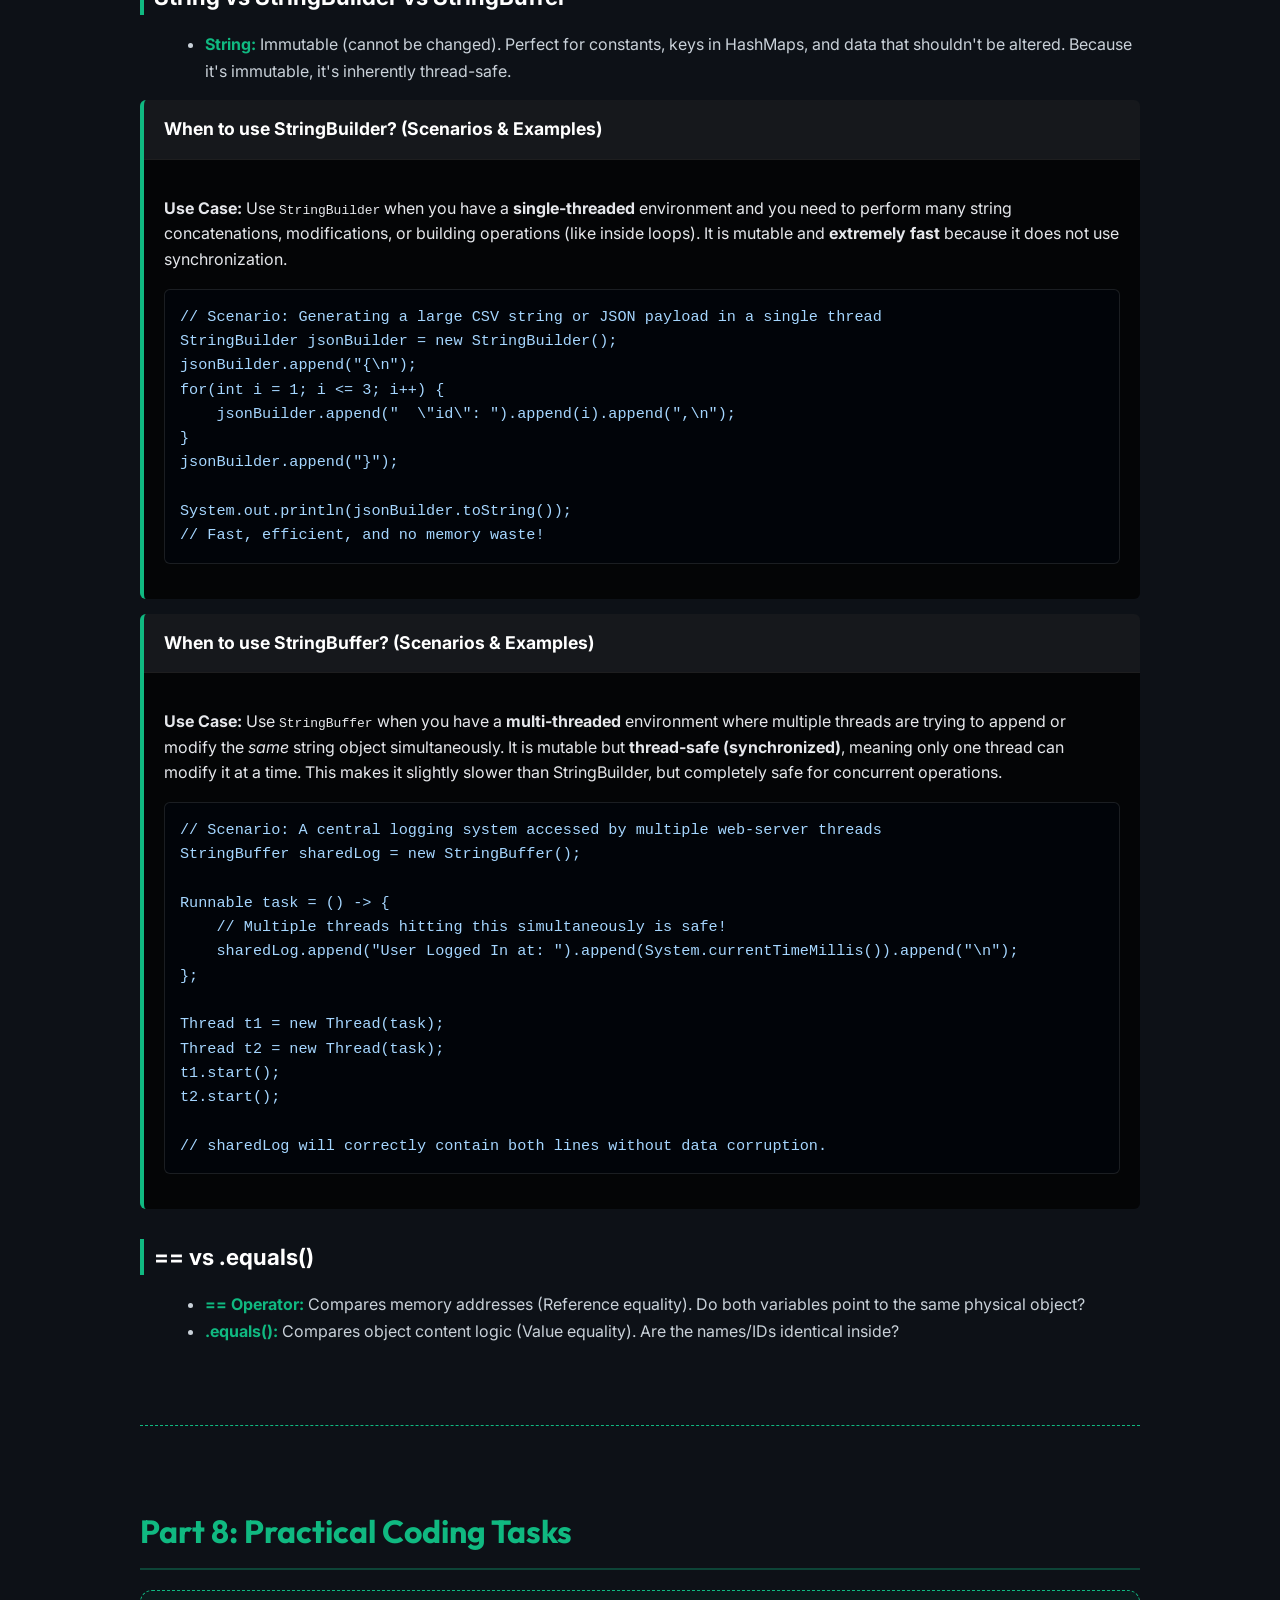
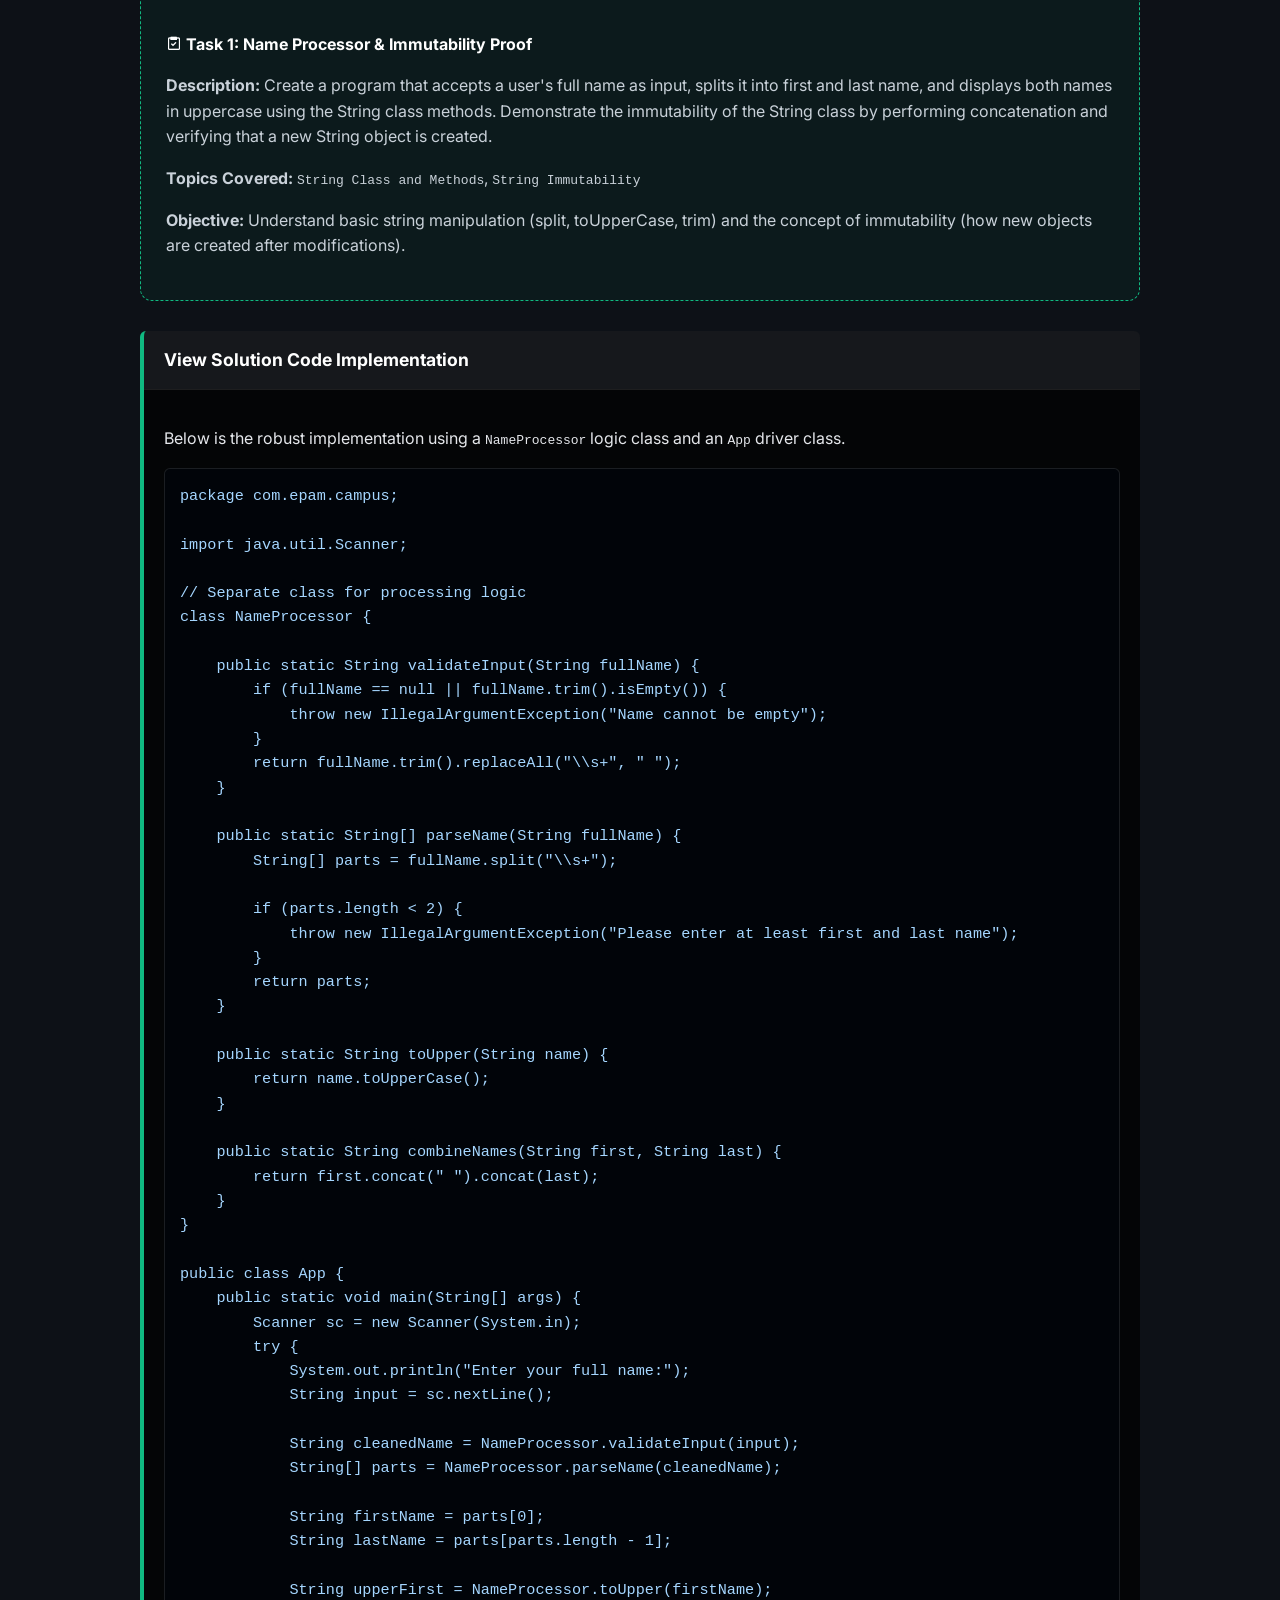
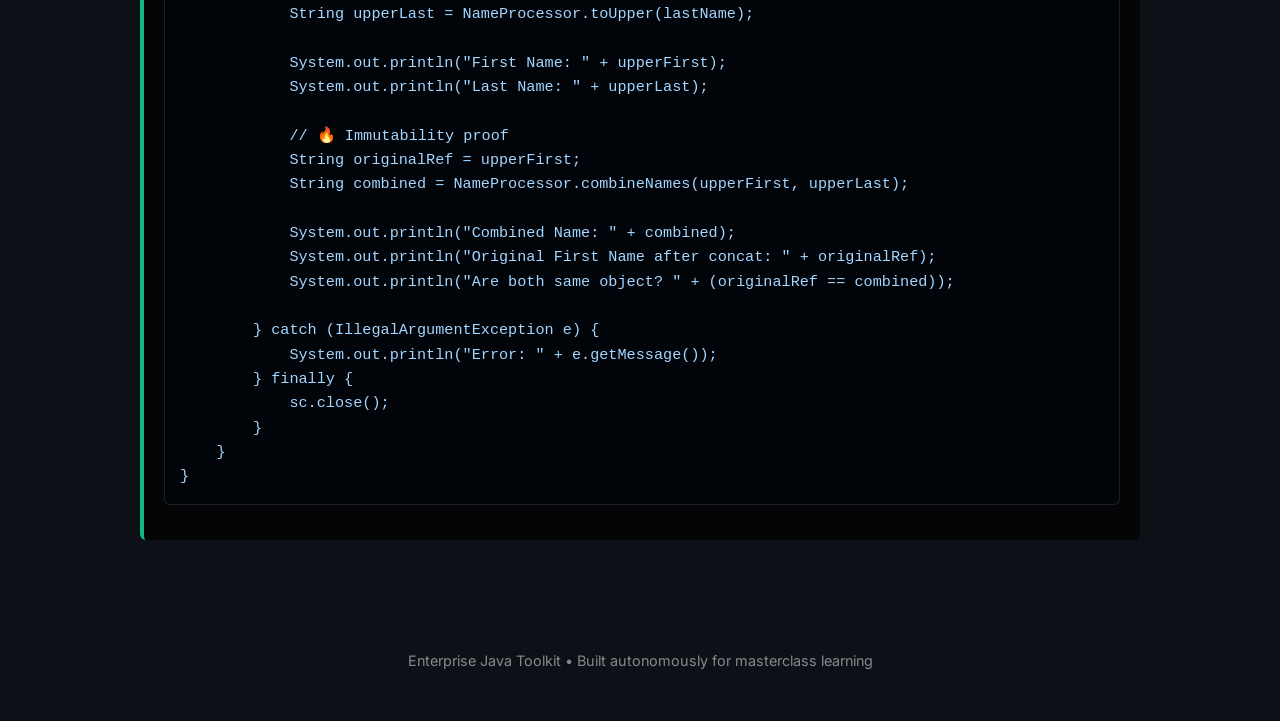
==== commit 0ab74023: "Update LangChain RAG Masterclass documentation with Agents, Tools, and OpenAI Functions" ====
--- a/core-java-essentials/index.html
+++ b/core-java-essentials/index.html
@@ -58,7 +58,7 @@
     </header>
 
     <main class="container">
-        <a href="../index.html" class="nav-back"><i class='bx bx-home-alt'></i> Back to Developer Hub</a>
+        <a href="../java/index.html" class="nav-back"><i class='bx bx-home-alt'></i> Back to Java Hub</a>
 
         <h2 class="section-header">Part 1: The Basics</h2>
         
@@ -545,13 +545,33 @@
 
         <h2 class="section-header">Part 4: Exception Handling</h2>
 
-        <h3 class="sub-header">1. The Hierarchy</h3>
-        <p>Everything inherits from <code>Throwable</code>.</p>
+        <h3 class="sub-header">1. Types of Exceptions</h3>
+        <p>Everything inherits from <code>Throwable</code>. The exception hierarchy is broadly classified into <strong>User-Defined Exceptions</strong> (custom exceptions built by the developer) and <strong>Built-in Exceptions</strong>.</p>
+
+        <p><strong>Built-in Exceptions</strong> are divided into two primary categories:</p>
         <ul class="bullet-list">
-            <li><strong>Error:</strong> Critical JVM issues (e.g., <code>OutOfMemoryError</code>). Do not try to catch these.</li>
-            <li><strong>Checked Exceptions:</strong> Must be handled explicitly via <code>try/catch</code> or <code>throws</code>. Checked at compile time (e.g., <code>IOException</code>).</li>
-            <li><strong>Unchecked Exceptions (Runtime):</strong> Programming logic flaws (e.g., <code>NullPointerException</code>, <code>ArithmeticException</code>).</li>
+            <li><strong>Checked Exceptions:</strong> Must be handled explicitly via <code>try/catch</code> or <code>throws</code>. Checked at compile time.
+                <ul>
+                    <li><code>ClassNotFoundException</code>: Fails when loading a missing class via Reflection.</li>
+                    <li><code>InterruptedException</code>: Fails if a sleeping thread is interrupted.</li>
+                    <li><code>IOException</code>: Fails during file I/O operations.</li>
+                    <li><code>InstantiationException</code>: Fails when attempting to instantiate an abstract class or interface.</li>
+                    <li><code>SQLException</code>: Fails during database connectivity.</li>
+                    <li><code>FileNotFoundException</code>: Fails when a specified file cannot be found.</li>
+                </ul>
+            </li>
+            <li><strong>Unchecked Exceptions:</strong> Programming logic flaws. Compiler does not force you to handle them.
+                <ul>
+                    <li><code>ArithmeticException</code>: E.g., divide by zero.</li>
+                    <li><code>ClassCastException</code>: Occurs during invalid object type casting.</li>
+                    <li><code>NullPointerException</code>: Calling a method on a <code>null</code> object.</li>
+                    <li><code>ArrayIndexOutOfBoundsException</code>: Accessing an invalid index in an array.</li>
+                    <li><code>ArrayStoreException</code>: Attempting to store the wrong type of object into an array of objects.</li>
+                    <li><code>IllegalThreadStateException</code>: Thread is not in an appropriate state for the requested operation.</li>
+                </ul>
+            </li>
         </ul>
+        <p><em>Note: <strong>Error</strong> (e.g., <code>OutOfMemoryError</code>, <code>StackOverflowError</code>) represents critical JVM issues. Do not try to catch these.</em></p>
 
         <details class="interactive-q">
             <summary>try-catch-finally Block Mechanics</summary>
@@ -561,6 +581,54 @@
                     <li><strong>catch:</strong> Handles the specific exception. You can chain multiple catches.</li>
                     <li><strong>finally:</strong> Code that <strong>always</strong> executes whether an exception occurs or not. Primarily used to close resources.</li>
                 </ul>
+            </div>
+        </details>
+
+        <details class="interactive-q" open>
+            <summary>Code Example: Handling Multiple Exceptions</summary>
+            <div class="answer-box">
+                <p>This example demonstrates a combination of Checked and Unchecked exceptions, along with their respective outputs.</p>
+                <div class="code-box">import java.io.File;
+import java.io.FileNotFoundException;
+import java.util.Scanner;
+
+public class ExceptionDemo {
+    public static void main(String[] args) {
+        
+        System.out.println("--- 1. Unchecked Exception Demo ---");
+        try {
+            int result = 10 / 0; // ArithmeticException
+        } catch (ArithmeticException e) {
+            System.out.println("Caught Unchecked: " + e.getMessage());
+        }
+
+        try {
+            String text = null;
+            System.out.println(text.length()); // NullPointerException
+        } catch (NullPointerException e) {
+            System.out.println("Caught Unchecked: Null Object Access");
+        }
+
+        System.out.println("\n--- 2. Checked Exception Demo ---");
+        try {
+            // FileNotFoundException is a Checked Exception (subclass of IOException)
+            File file = new File("missing_file.txt");
+            Scanner scanner = new Scanner(file); 
+        } catch (FileNotFoundException e) {
+            System.out.println("Caught Checked: " + e.getMessage());
+        } finally {
+            System.out.println("Finally Block Executed: Cleaning up resources...");
+        }
+    }
+}</div>
+                <p style="margin-top:10px;"><strong>Output:</strong></p>
+                <div class="code-box" style="color: #4ade80;">--- 1. Unchecked Exception Demo ---
+Caught Unchecked: / by zero
+Caught Unchecked: Null Object Access
+
+--- 2. Checked Exception Demo ---
+Caught Checked: missing_file.txt (No such file or directory)
+Finally Block Executed: Cleaning up resources...</div>
             </div>
         </details>
 
@@ -595,14 +663,290 @@
 
         <hr style="border:0; border-top:1px dashed #10b981; margin: 80px 0;">
 
-        <h2 class="section-header" style="text-align: center;">Part 6: Interview Cheatsheet</h2>
+        <h2 class="section-header">Part 6: String Methods Masterclass</h2>
+        <p>The <code>String</code> class in Java comes packed with numerous built-in methods to manipulate text. Below is an exhaustive list of the most critical 60 methods, logically grouped, with examples and outputs.</p>
+
+        <details class="interactive-q">
+            <summary>1. Basic Information & Extraction</summary>
+            <div class="answer-box">
+                <div class="code-box">String s = "Hello Java";
+
+// 1. length(): Returns number of characters
+System.out.println(s.length()); // 10
+
+// 2. charAt(int index): Returns char at index
+System.out.println(s.charAt(1)); // 'e'
+
+// 17. isEmpty(): True if length is 0
+System.out.println(s.isEmpty()); // false
+
+// 18. isBlank(): True if empty or contains only whitespace (Java 11)
+System.out.println("   ".isBlank()); // true
+
+// 36. toCharArray(): Converts string to char array
+char[] arr = s.toCharArray(); 
+System.out.println(arr[0]); // 'H'
+
+// 37. getBytes(): Encodes string into a sequence of bytes
+byte[] bytes = s.getBytes();
+System.out.println(bytes[0]); // 72 (ASCII for H)
+
+// 60. hashCode(): Returns a hash code for this string
+System.out.println(s.hashCode()); // e.g. -862545276</div>
+            </div>
+        </details>
+
+        <details class="interactive-q">
+            <summary>2. Substrings & Splitting</summary>
+            <div class="answer-box">
+                <div class="code-box">String s = "apple,banana,cherry";
+
+// 3. substring(int beginIndex): Returns substring from index to end
+System.out.println(s.substring(6)); // "banana,cherry"
+
+// 4. substring(int beginIndex, int endIndex): Returns substring from begin to end-1
+System.out.println(s.substring(0, 5)); // "apple"
+
+// 50. subSequence(int beginIndex, int endIndex): Returns CharSequence
+System.out.println(s.subSequence(0, 5)); // "apple"
+
+// 31. split(String regex): Splits string around matches of given regex
+String[] parts = s.split(",");
+System.out.println(parts[1]); // "banana"
+
+// 32. split(String regex, int limit): Splits with maximum array size
+String[] partsLimit = s.split(",", 2);
+System.out.println(partsLimit[1]); // "banana,cherry"
+
+// 43. lines(): Returns stream of lines extracted from string (Java 11)
+"Line1\nLine2".lines().forEach(System.out::println); 
+// Output: Line1 (newline) Line2</div>
+            </div>
+        </details>
+
+        <details class="interactive-q">
+            <summary>3. Searching & Pattern Matching</summary>
+            <div class="answer-box">
+                <div class="code-box">String txt = "Learning Java is fun";
+
+// 5. contains(CharSequence s): Returns true if sequence exists
+System.out.println(txt.contains("Java")); // true
+
+// 23. startsWith(String prefix): Tests if string starts with prefix
+System.out.println(txt.startsWith("Learn")); // true
+
+// 24. endsWith(String suffix): Tests if string ends with suffix
+System.out.println(txt.endsWith("fun")); // true
+
+// 25. indexOf(int ch): Returns index of first occurrence of char
+System.out.println(txt.indexOf('a')); // 2
+
+// 26. indexOf(String str): Returns index of first occurrence of string
+System.out.println(txt.indexOf("Java")); // 9
+
+// 27. indexOf(String str, int fromIndex): Search starting from index
+System.out.println(txt.indexOf("a", 3)); // 10
+
+// 28. lastIndexOf(String str): Index of last occurrence
+System.out.println(txt.lastIndexOf("a")); // 12
+
+// 29. lastIndexOf(String str, int fromIndex): Search backwards from index
+System.out.println(txt.lastIndexOf("a", 11)); // 10
+
+// 30. matches(String regex): Tests if string matches regex
+System.out.println("12345".matches("\\d+")); // true
+
+// 49. regionMatches(int toffset, String other, int ooffset, int len)
+System.out.println(txt.regionMatches(9, "Java", 0, 4)); // true</div>
+            </div>
+        </details>
+
+        <details class="interactive-q">
+            <summary>4. Comparisons & Equality</summary>
+            <div class="answer-box">
+                <div class="code-box">String s1 = "java";
+String s2 = "JAVA";
+
+// 6. equals(Object obj): Exact match comparison
+System.out.println(s1.equals(s2)); // false
+
+// 7. equalsIgnoreCase(String anotherString): Case-insensitive match
+System.out.println(s1.equalsIgnoreCase(s2)); // true
+
+// 8. compareTo(String anotherString): Lexicographical comparison
+System.out.println("apple".compareTo("banana")); // Negative value (a comes before b)
+
+// 9. compareToIgnoreCase(String str): Lexicographical, ignoring case
+System.out.println("apple".compareToIgnoreCase("APPLE")); // 0
+
+// 48. contentEquals(CharSequence cs): Compares string to any CharSequence (like StringBuffer)
+System.out.println(s1.contentEquals(new StringBuffer("java"))); // true</div>
+            </div>
+        </details>
+
+        <details class="interactive-q">
+            <summary>5. Modification, Formatting & Replacing</summary>
+            <div class="answer-box">
+                <div class="code-box">String txt = "  Hello World  ";
+
+// 10. concat(String str): Appends string to the end
+System.out.println("Hi".concat(" there")); // "Hi there"
+
+// 11. toUpperCase(): Converts all chars to upper case
+System.out.println("hi".toUpperCase()); // "HI"
+
+// 12. toLowerCase(): Converts all chars to lower case
+System.out.println("HI".toLowerCase()); // "hi"
+
+// 13. trim(): Removes leading and trailing whitespace
+System.out.println(txt.trim()); // "Hello World"
+
+// 14. strip(): Unicode-aware whitespace removal (Java 11)
+System.out.println(txt.strip()); // "Hello World"
+
+// 15. stripLeading(): Removes starting whitespace
+System.out.println(txt.stripLeading()); // "Hello World  "
+
+// 16. stripTrailing(): Removes ending whitespace
+System.out.println(txt.stripTrailing()); // "  Hello World"
+
+// 19. replace(char oldChar, char newChar): Replace character
+System.out.println("aba".replace('a', 'o')); // "obo"
+
+// 20. replace(CharSequence target, CharSequence replacement): Replace string
+System.out.println("cat dog".replace("cat", "bat")); // "bat dog"
+
+// 21. replaceAll(String regex, String replacement): Replace by regex
+System.out.println("1a2b".replaceAll("\\d", "#")); // "#a#b"
+
+// 22. replaceFirst(String regex, String replacement): Replace first regex match
+System.out.println("1a2b".replaceFirst("\\d", "#")); // "#a2b"
+
+// 33. join(CharSequence delimiter, CharSequence... elements)
+System.out.println(String.join("-", "A", "B", "C")); // "A-B-C"
+
+// 34 & 57. repeat(int count): Repeats string
+System.out.println("A".repeat(3)); // "AAA"
+
+// 42. format(String format, Object... args): Formats string natively
+System.out.println(String.format("Value: %d", 100)); // "Value: 100"
+
+// 53. indent(int n): Adjusts indentation (Java 12)
+System.out.println("Hi".indent(2)); // "  Hi\n"
+
+// 54. stripIndent(): Removes incidental whitespace (Java 15)
+System.out.println("  Hi".stripIndent()); // "Hi\n"
+
+// 55. translateEscapes(): Translates escape sequences (Java 15)
+System.out.println("Hi\\nThere".translateEscapes()); // Hi (newline) There
+
+// 56. formatted(Object... args): Instance method equivalent to String.format (Java 15)
+System.out.println("Value: %d".formatted(50)); // "Value: 50"</div>
+            </div>
+        </details>
+
+        <details class="interactive-q">
+            <summary>6. Value Conversions & Advanced Memory</summary>
+            <div class="answer-box">
+                <div class="code-box">// 38. valueOf(int i): Converts int to string
+System.out.println(String.valueOf(100)); // "100"
+
+// 39. valueOf(double d): Converts double to string
+System.out.println(String.valueOf(10.5)); // "10.5"
+
+// 40. valueOf(boolean b): Converts boolean to string
+System.out.println(String.valueOf(true)); // "true"
+
+// 41. copyValueOf(char[] data): Equivalent to valueOf(char[])
+char[] data = {'a', 'b', 'c'};
+System.out.println(String.copyValueOf(data)); // "abc"
+
+// 35. intern(): Returns canonical representation for string object (Memory pool)
+String s1 = new String("A");
+String s2 = "A";
+System.out.println(s1 == s2); // false
+System.out.println(s1.intern() == s2); // true
+
+// 58. describeConstable(): Returns Optional containing nominal descriptor (Java 12)
+System.out.println("Hi".describeConstable().isPresent()); // true
+
+// 59. resolveConstantDesc(MethodHandles.Lookup lookup): Resolves nominal descriptor
+// Advanced JVM feature used internally for InvokeDynamic and method handles.</div>
+            </div>
+        </details>
+
+        <details class="interactive-q">
+            <summary>7. Streams & Code Points (Advanced)</summary>
+            <div class="answer-box">
+                <div class="code-box">String s = "Hi\uD83D\uDE00"; // "Hi😀" (Emoji uses surrogate pairs)
+
+// 44. codePointAt(int index): Returns character (Unicode code point) at index
+System.out.println(s.codePointAt(2)); // 128512 (Decimal for 😀)
+
+// 45. codePointBefore(int index): Returns code point preceding index
+System.out.println(s.codePointBefore(4)); // 128512
+
+// 46. codePointCount(int beginIndex, int endIndex): Returns number of Unicode code points
+System.out.println(s.codePointCount(0, s.length())); // 3 (H, i, and 😀)
+
+// 47. offsetByCodePoints(int index, int codePointOffset): Returns index offset by code points
+System.out.println(s.offsetByCodePoints(0, 3)); // 4
+
+// 51. bytes(): Returns IntStream of bytes (Java 9 deprecated, now similar concepts used)
+// Note: Usually people use getBytes() or charset encoders.
+
+// 52. chars(): Returns IntStream of char values
+s.chars().forEach(c -> System.out.print(c + " ")); 
+// Outputs ASCII/Unicode char decimal values</div>
+            </div>
+        </details>
+
+        <hr style="border:0; border-top:1px dashed #10b981; margin: 80px 0;">
+
+        <h2 class="section-header" style="text-align: center;">Part 7: Interview Cheatsheet</h2>
 
         <h3 class="sub-header">String vs StringBuilder vs StringBuffer</h3>
         <ul class="bullet-list">
-            <li><strong>String:</strong> Immutable perfectly. Stored in String Constant Pool. Threads-safe intuitively.</li>
-            <li><strong>StringBuilder:</strong> Mutable. Extremely fast. Not thread-safe.</li>
-            <li><strong>StringBuffer:</strong> Mutable. Thread-safe (Synchronized). Slower operations.</li>
+            <li><strong>String:</strong> Immutable (cannot be changed). Perfect for constants, keys in HashMaps, and data that shouldn't be altered. Because it's immutable, it's inherently thread-safe.</li>
         </ul>
+
+        <details class="interactive-q" open>
+            <summary>When to use StringBuilder? (Scenarios & Examples)</summary>
+            <div class="answer-box">
+                <p><strong>Use Case:</strong> Use <code>StringBuilder</code> when you have a <strong>single-threaded</strong> environment and you need to perform many string concatenations, modifications, or building operations (like inside loops). It is mutable and <strong>extremely fast</strong> because it does not use synchronization.</p>
+                <div class="code-box">// Scenario: Generating a large CSV string or JSON payload in a single thread
+StringBuilder jsonBuilder = new StringBuilder();
+jsonBuilder.append("{\n");
+for(int i = 1; i <= 3; i++) {
+    jsonBuilder.append("  \"id\": ").append(i).append(",\n");
+}
+jsonBuilder.append("}");
+
+System.out.println(jsonBuilder.toString());
+// Fast, efficient, and no memory waste!</div>
+            </div>
+        </details>
+
+        <details class="interactive-q" open>
+            <summary>When to use StringBuffer? (Scenarios & Examples)</summary>
+            <div class="answer-box">
+                <p><strong>Use Case:</strong> Use <code>StringBuffer</code> when you have a <strong>multi-threaded</strong> environment where multiple threads are trying to append or modify the <em>same</em> string object simultaneously. It is mutable but <strong>thread-safe (synchronized)</strong>, meaning only one thread can modify it at a time. This makes it slightly slower than StringBuilder, but completely safe for concurrent operations.</p>
+                <div class="code-box">// Scenario: A central logging system accessed by multiple web-server threads
+StringBuffer sharedLog = new StringBuffer();
+
+Runnable task = () -> {
+    // Multiple threads hitting this simultaneously is safe!
+    sharedLog.append("User Logged In at: ").append(System.currentTimeMillis()).append("\n");
+};
+
+Thread t1 = new Thread(task);
+Thread t2 = new Thread(task);
+t1.start();
+t2.start();
+
+// sharedLog will correctly contain both lines without data corruption.</div>
+            </div>
+        </details>
 
         <h3 class="sub-header">== vs .equals()</h3>
         <ul class="bullet-list">
@@ -612,7 +956,7 @@
 
         <hr style="border:0; border-top:1px dashed var(--accent-main); margin: 80px 0;">
 
-        <h2 class="section-header">Part 7: Practical Coding Tasks</h2>
+        <h2 class="section-header">Part 8: Practical Coding Tasks</h2>
         
         <div style="background: rgba(16, 185, 129, 0.05); padding: 25px; border-radius: 12px; border: 1px dashed var(--accent-main); margin-bottom: 30px;">
             <p style="font-weight: bold; color: #fff; margin-bottom: 10px;"><i class='bx bx-task'></i> Task 1: Name Processor & Immutability Proof</p>
